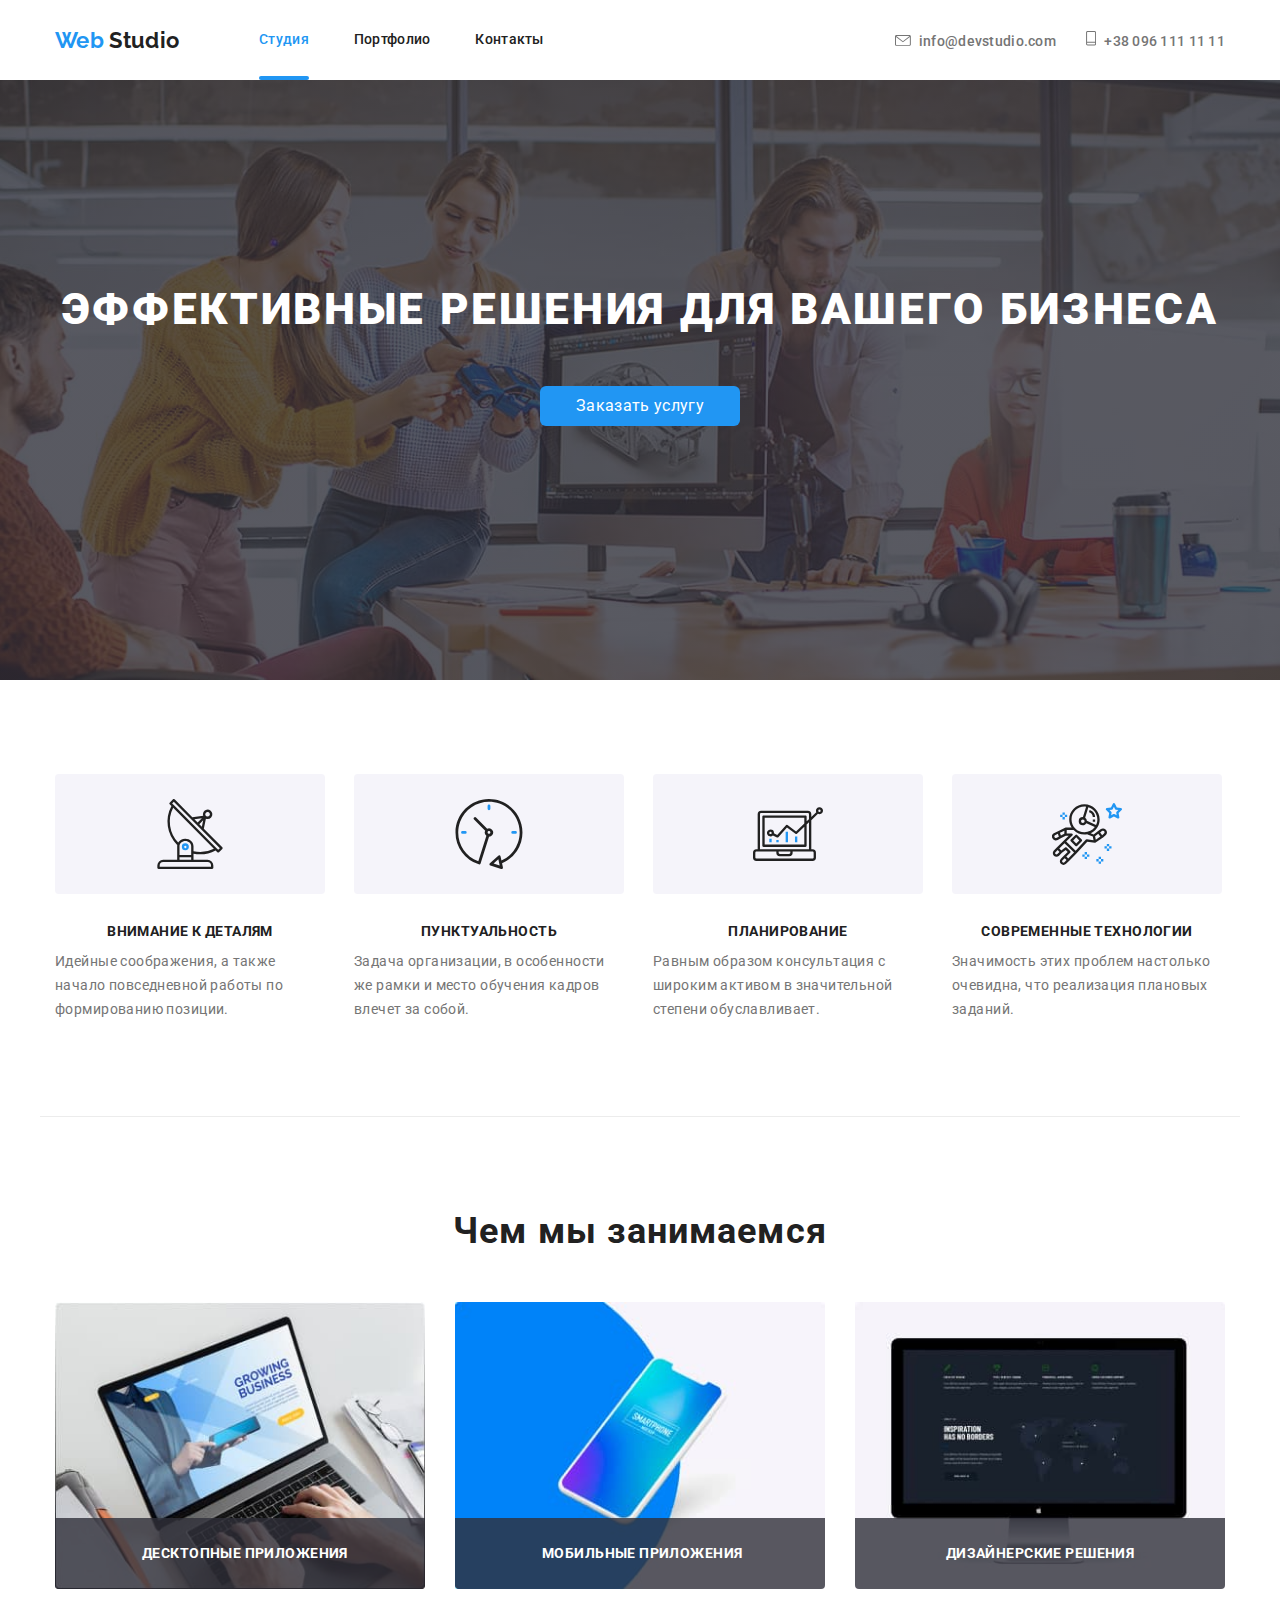
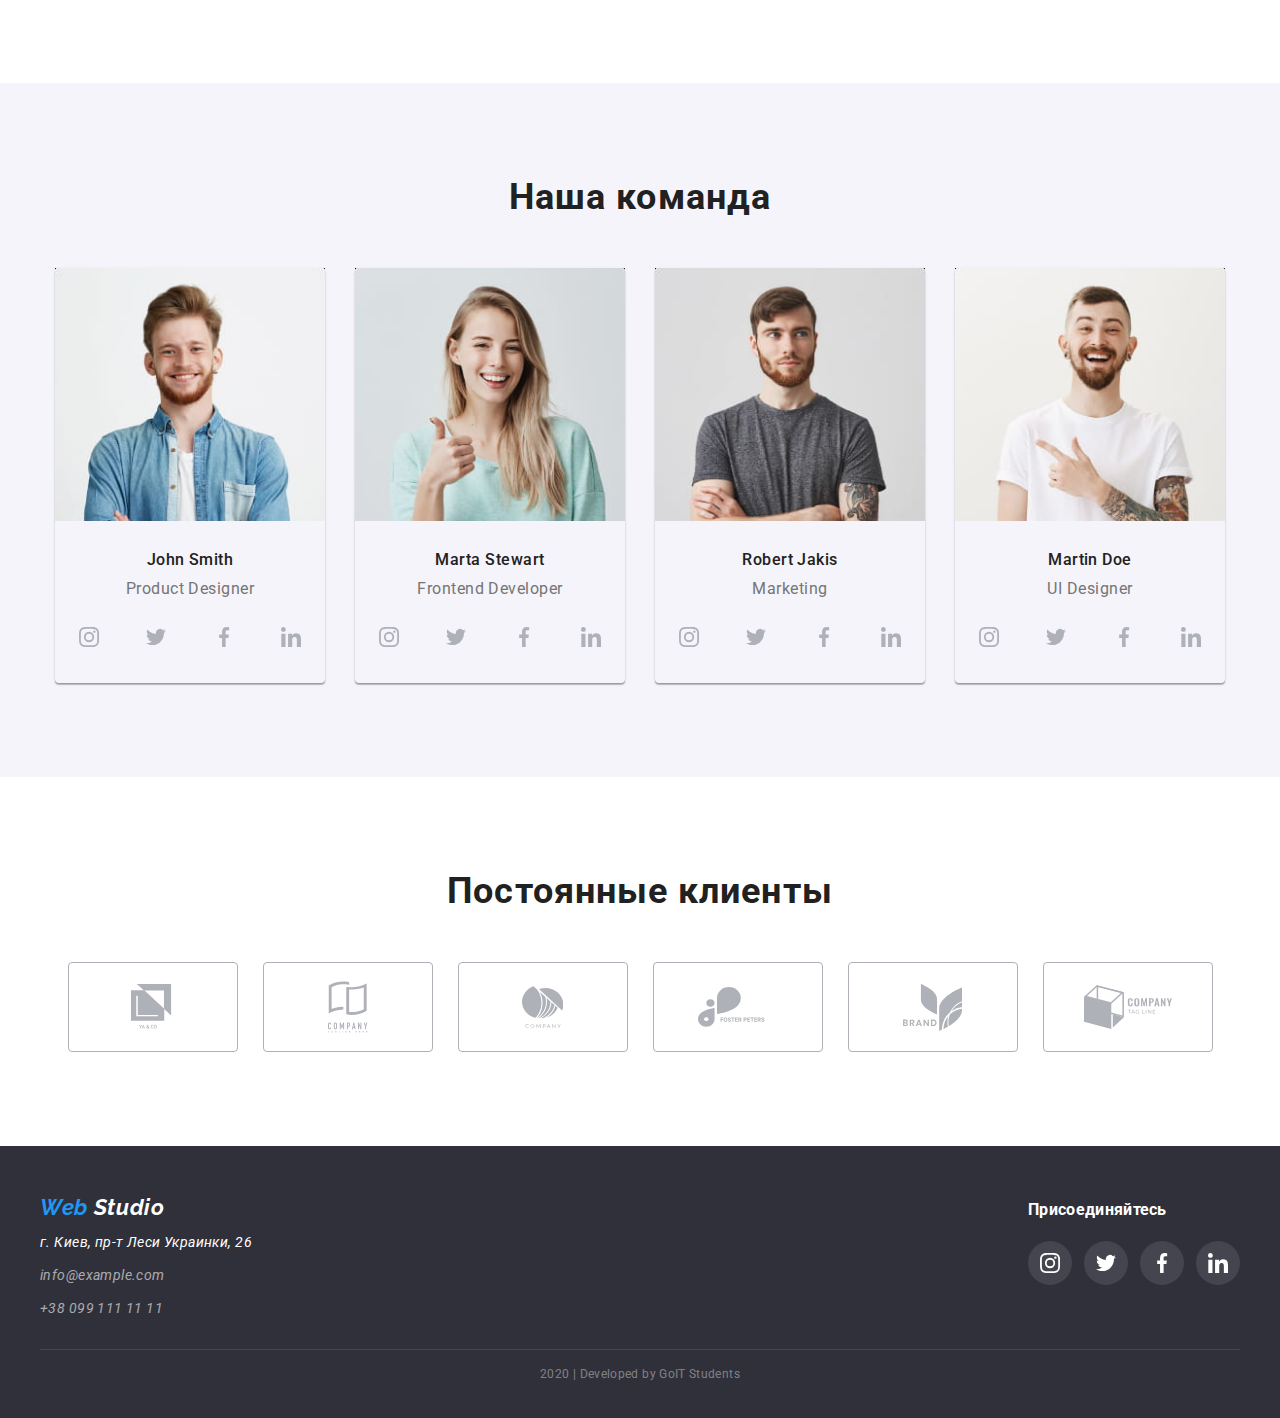
==== index.html @ bf913971 "+" ====
<!DOCTYPE html>
<html lang="ru">
  <head>
    <meta charset="UTF-8" />
    <meta name="viewport" content="width=device-width, initial-scale=1.0" />
    <title>Web Studio</title>
    <link
      href="https://fonts.googleapis.com/css2?family=Raleway:wght@700&family=Roboto:ital,wght@0,500;0,700;1,300&display=swap"
      rel="stylesheet"
    />
    <link
      rel="stylesheet"
      href="https://cdnjs.cloudflare.com/ajax/libs/modern-normalize/0.6.0/modern-normalize.min.css"
    />
    <link rel="stylesheet" href="./css/main.css" />
  </head>
  <body>
    <header>
      <div class="container">
        <nav>
          <a href="./" class="logo"
            ><span class="logo-accent">Web</span> Studio</a
          >
          <ul class="navigation">
            <li>
              <a href="./" class="current">Студия</a>
            </li>
            <li>
              <a href="./portfolio.html" class="link">Портфолио</a>
            </li>
            <li>
              <a href="" class="link">Контакты</a>
            </li>
          </ul>
          <ul class="contact">
            <li>
              <a href="mailto:info@devstudio.com" class="link mail-link">
                <svg class="header-icon">
                  <use href="./img/sprite.svg#icon-envelope"></use>
                </svg>
                info@devstudio.com</a
              >
            </li>
            <li>
              <a href="tel:+380961111111" class="link telephone-link">
                <svg class="header-icon header-tel">
                  <use href="./img/sprite.svg#icon-vector"></use>
                </svg>
                +38 096 111 11 11</a
              >
            </li>
          </ul>
        </nav>
      </div>
    </header>
    <main>
      <section class="hero-section">
        <h1 class="solutions">эффективные решения для вашего бизнеса</h1>
        <a href="" class="btn">Заказать услугу</a>
      </section>
      <section class="qualities-section">
        <div class="container">
          <h2 class="quailies-title">Наши качества</h2>
          <ul class="qualities-list">
            <li class="item icon-antenna">
              <h3 class="title">Внимание к деталям</h3>
              <p class="text">
                Идейные соображения, а также начало повседневной работы по
                формированию позиции.
              </p>
            </li>
            <li class="item icon-clock">
              <h3 class="title">Пунктуальность</h3>
              <p class="text">
                Задача организации, в особенности же рамки и место обучения
                кадров влечет за собой.
              </p>
            </li>
            <li class="item icon-diagram">
              <h3 class="title">Планирование</h3>
              <p class="text">
                Равным образом консультация с широким активом в значительной
                степени обуславливает.
              </p>
            </li>
            <li class="item icon-astronaut">
              <h3 class="title">Современные технологии</h3>
              <p class="text">
                Значимость этих проблем настолько очевидна, что реализация
                плановых заданий.
              </p>
            </li>
          </ul>
        </div>
      </section>
      <section class="we-doing-section">
        <div class="container">
          <h2>Чем мы занимаемся</h2>
          <ul class="we-doing-list">
            <li class="item">
              <div class="we-doing-list-img">
                <img src="./img/desktopapp.jpg" alt="" />
                <h3 class="we-doing-list-title">Десктопные приложения</h3>
              </div>
            </li>
            <li class="item">
              <div class="we-doing-list-img">
                <img src="./img/mobileapp.jpg" alt="" />
                <h3 class="we-doing-list-title">Мобильные приложения</h3>
              </div>
            </li>
            <li class="item">
              <div class="we-doing-list-img">
                <img src="./img/designsolutions.jpg" alt="" />
                <h3 class="we-doing-list-title">Дизайнерские решения</h3>
              </div>
            </li>
          </ul>
        </div>
      </section>
      <section class="team-section">
        <div class="container">
          <h2>Наша команда</h2>
          <ul class="team-list">
            <li class="item">
              <img class="portrait" src="./img/johnsmith.jpg" alt="" />
              <h3 class="title">John Smith</h3>
              <p class="proffesion">Product Designer</p>
              <ul class="social-links">
                <li>
                  <a href="" aria-label="Ссылка на Instagram">
                    <svg class="link-icon">
                      <use href="./img/sprite.svg#icon-instagram"></use>
                    </svg>
                  </a>
                </li>
                <li>
                  <a href="" aria-label="Ссылка на Twitter">
                    <svg class="link-icon">
                      <use href="./img/sprite.svg#icon-twitter"></use>
                    </svg>
                  </a>
                </li>
                <li>
                  <a href="" aria-label="Ссылка на Facebook">
                    <svg class="link-icon">
                      <use href="./img/sprite.svg#icon-facebook"></use>
                    </svg>
                  </a>
                </li>
                <li>
                  <a href="" aria-label="Ссылка на LinkedIn">
                    <svg class="link-icon">
                      <use href="./img/sprite.svg#icon-linkedin"></use>
                    </svg>
                  </a>
                </li>
              </ul>
            </li>
            <li class="item">
              <img class="portrait" src="./img/martastewart.jpg" alt="" />
              <h3 class="title">Marta Stewart</h3>
              <p class="proffesion">Frontend Developer</p>
              <ul class="social-links">
                <li>
                  <a href="" aria-label="Ссылка на Instagram">
                    <svg class="link-icon">
                      <use href="./img/sprite.svg#icon-instagram"></use>
                    </svg>
                  </a>
                </li>
                <li>
                  <a href="" aria-label="Ссылка на Twitter">
                    <svg class="link-icon">
                      <use href="./img/sprite.svg#icon-twitter"></use>
                    </svg>
                  </a>
                </li>
                <li>
                  <a href="" aria-label="Ссылка на Facebook">
                    <svg class="link-icon">
                      <use href="./img/sprite.svg#icon-facebook"></use>
                    </svg>
                  </a>
                </li>
                <li>
                  <a href="" aria-label="Ссылка на LinkedIn">
                    <svg class="link-icon">
                      <use href="./img/sprite.svg#icon-linkedin"></use>
                    </svg>
                  </a>
                </li>
              </ul>
            </li>
            <li class="item">
              <img class="portrait" src="./img/robertjakis.jpg" alt="" />
              <h3 class="title">Robert Jakis</h3>
              <p class="proffesion">Marketing</p>
              <ul class="social-links">
                <li>
                  <a href="" aria-label="Ссылка на Instagram">
                    <svg class="link-icon">
                      <use href="./img/sprite.svg#icon-instagram"></use>
                    </svg>
                  </a>
                </li>
                <li>
                  <a href="" aria-label="Ссылка на Twitter">
                    <svg class="link-icon">
                      <use href="./img/sprite.svg#icon-twitter"></use>
                    </svg>
                  </a>
                </li>
                <li>
                  <a href="" aria-label="Ссылка на Facebook">
                    <svg class="link-icon">
                      <use href="./img/sprite.svg#icon-facebook"></use>
                    </svg>
                  </a>
                </li>
                <li>
                  <a href="" aria-label="Ссылка на LinkedIn">
                    <svg class="link-icon">
                      <use href="./img/sprite.svg#icon-linkedin"></use>
                    </svg>
                  </a>
                </li>
              </ul>
            </li>
            <li class="item">
              <img class="portrait" src="./img/martindoe.jpg" alt="" />
              <h3 class="title">Martin Doe</h3>
              <p class="proffesion">UI Designer</p>
              <ul class="social-links">
                <li>
                  <a href="" aria-label="Ссылка на Instagram">
                    <svg class="link-icon">
                      <use href="./img/sprite.svg#icon-instagram"></use>
                    </svg>
                  </a>
                </li>
                <li>
                  <a href="" aria-label="Ссылка на Twitter">
                    <svg class="link-icon">
                      <use href="./img/sprite.svg#icon-twitter"></use>
                    </svg>
                  </a>
                </li>
                <li>
                  <a href="" aria-label="Ссылка на Facebook">
                    <svg class="link-icon">
                      <use href="./img/sprite.svg#icon-facebook"></use>
                    </svg>
                  </a>
                </li>
                <li>
                  <a href="" aria-label="Ссылка на LinkedIn">
                    <svg class="link-icon">
                      <use href="./img/sprite.svg#icon-linkedin"></use>
                    </svg>
                  </a>
                </li>
              </ul>
            </li>
          </ul>
        </div>
      </section>
      <section class="clients-section">
        <div class="container">
          <h2>Постоянные клиенты</h2>
          <ul class="cliets-list">
            <li>
              <a href="" class="link" aria-label="Ссылка на Client1">
                <svg class="client-icon" width="44px" height="49px">
                  <use href="./img/sprite.svg#icon-client1"></use>
                </svg>
              </a>
            </li>
            <li>
              <a href="" class="link" aria-label="Ссылка на Client2">
                <svg class="client-icon" width="40px" height="52px">
                  <use href="./img/sprite.svg#icon-client2"></use>
                </svg>
              </a>
            </li>
            <li>
              <a href="" class="link" aria-label="Ссылка на Client3">
                <svg class="client-icon" width="41px" height="43px">
                  <use href="./img/sprite.svg#icon-client3"></use>
                </svg>
              </a>
            </li>
            <li>
              <a href="" class="link" aria-label="Ссылка на Client4">
                <svg class="client-icon" width="80px" height="42px">
                  <use href="./img/sprite.svg#icon-client4"></use>
                </svg>
              </a>
            </li>
            <li>
              <a href="" class="link" aria-label="Ссылка на Client5">
                <svg class="client-icon" width="59px" height="47px">
                  <use href="./img/sprite.svg#icon-client5"></use>
                </svg>
              </a>
            </li>
            <li>
              <a href="" class="link" aria-label="Ссылка на Client6">
                <svg class="client-icon" width="88px" height="45px">
                  <use href="./img/sprite.svg#icon-client6"></use>
                </svg>
              </a>
            </li>
          </ul>
        </div>
      </section>
    </main>
    <footer class="footer">
      <div class="footer-container">
        <address class="footer-adress">
          <a href="./" class="logo"
            ><span class="logo-accent">Web</span> Studio</a
          >
          <p class="street">г. Киев, пр-т Леси Украинки, 26</p>
          <a href="mailto:info@example.com" class="link">info@example.com</a>
          <br />
          <a href="tel:+380991111111" class="tel-link">+38 099 111 11 11</a>
        </address>
        <div class="connect">
          <b>Присоединяйтесь</b>
          <ul class="footer-connect">
            <li>
              <a href="" class="link" aria-label="Ссылка на Instagram"
                ><svg class="footer-link-icon">
                  <use href="./img/sprite.svg#icon-instagram"></use>
                </svg>
              </a>
            </li>
            <li>
              <a href="" class="link" aria-label="Ссылка на Twitter"
                ><svg class="footer-link-icon">
                  <use href="./img/sprite.svg#icon-twitter"></use>
                </svg>
              </a>
            </li>
            <li>
              <a href="" class="link" aria-label="Ссылка на Facebook"
                ><svg class="footer-link-icon">
                  <use href="./img/sprite.svg#icon-facebook"></use>
                </svg>
              </a>
            </li>
            <li>
              <a href="" class="link" aria-label="Ссылка на LinkedIn"
                ><svg class="footer-link-icon">
                  <use href="./img/sprite.svg#icon-linkedin"></use>
                </svg>
              </a>
            </li>
          </ul>
        </div>
      </div>
      <p class="copyright">2020 | Developed by GoIT Students</p>
    </footer>
  </body>
</html>
---- css/main.css ----
/* Палитра */
/* Основной цвет текста #212121 */
/* Основной цвет фона #FFFFFF */
/* Дополнительный цвет текста #757575 */
/* Акцент #2196F3 */
/* Дополнительный цвет фона #F5F4FA */
/* Цвет фона футера #2F303A */

body {
  color: #212121;
  background-color: #ffffff;
  font-family: "Roboto", sans-serif;
  letter-spacing: 0.02em;
}

ul {
  list-style: none;
  padding: 0;
  margin-top: 0;
  margin-bottom: 0;
}
a {
  color: inherit;
  text-decoration: none;
}

h2 {
  font-weight: 700;
  font-size: 36px;
  line-height: 1.16;
  text-align: center;
  letter-spacing: 0.03em;
  margin-top: 0;
  margin-bottom: 50px;
}

h3 {
  font-weight: 700;
  font-size: 36px;
  line-height: 1.16;
  text-align: center;
  letter-spacing: 0.03em;
  margin-top: 0;
  margin-bottom: 0;
}

.card-content .title {
  text-align: start;
}
img {
  display: block;
  max-width: 100%;
  height: auto;
}

.portfolio-section {
  padding-top: 94px;
  padding-bottom: 94px;
}

.we-doing-section {
  padding-top: 94px;
  padding-bottom: 94px;
}

.clients-section {
  padding-top: 94px;
  padding-bottom: 94px;
}
.qualities-section {
  padding-top: 94px;
}

.qualities-section .container {
  padding-bottom: 94px;
  border-bottom: 1px solid #ececec;
}
/* Выделение ссылки */

.link:hover,
.link:focus {
  color: #2196f3;
}

.link {
  transition: color 250ms cubic-bezier(0.4, 0, 0.2, 1);
}

.current {
  color: #2196f3;
  display: block;
  position: relative;
  padding-top: 32px;
  padding-bottom: 32px;
}

.current::after {
  content: "";
  display: block;
  position: absolute;
  width: 100%;
  height: 4px;
  left: 0;
  bottom: 0;
  background-color: #2196f3;
  border-radius: 2px;
}

/* Логотип */

.logo {
  font-family: "Raleway", sans-serif;
  font-weight: 700;
  font-size: 22px;
  line-height: 1.2;
}

.logo-accent {
  color: #2196f3;
}

/* Навигация */
.container nav {
  display: flex;
  align-items: center;
}

.navigation {
  display: flex;
  font-weight: 500;
  font-size: 14px;
  line-height: 1.14;
  letter-spacing: 0.02em;
  margin-left: 80px;
}

.navigation li + li {
  margin-left: 45px;
}

.navigation .link {
  display: block;
  padding-top: 32px;
  padding-bottom: 32px;
}

/* Контакты */

.contact {
  display: flex;
  font-weight: 500;
  font-size: 14px;
  line-height: 1.14;
  letter-spacing: 0.02em;
  margin-left: auto;
  align-items: baseline;
}

.contact li + li {
  margin-left: 30px;
}

/* Герой */
.hero-section {
  text-align: center;
  padding-top: 200px;
  padding-bottom: 200px;
  height: 600px;
  max-width: 1600px;
  margin-right: auto;
  margin-left: auto;
  background-color: black;
  background-size: cover;
  background-position: center;
  background-repeat: no-repeat;
  background-image: linear-gradient(
      to right,
      rgba(47, 48, 58, 0.8),
      rgba(47, 48, 58, 0.8)
    ),
    url("../img/hero-bg.jpg");
}

.solutions {
  margin-top: 0px;
  margin-bottom: 46px;
  color: #ffffff;
  font-weight: 900;
  font-size: 44px;
  line-height: 1.36;
  letter-spacing: 0.06em;
  text-transform: uppercase;
}

/* Наши качества */

.qualities-list .title {
  font-weight: 700;
  font-size: 14px;
  line-height: 1.14;
  letter-spacing: 0.03em;
  text-transform: uppercase;
  margin-top: 0;
  margin-bottom: 10px;
}

.qualities-list .text {
  color: #757575;
  font-size: 14px;
  line-height: 1.71;
  letter-spacing: 0.03em;
}

.qualities-list .item {
  width: 270px;
}

.qualities-list .item::before {
  display: block;
  content: "";
  height: 120px;
  margin-bottom: 30px;
  background-color: #f5f4fa;
  background-repeat: no-repeat;
  background-position: center;
  border-radius: 4px;
}

.icon-antenna::before {
  background-image: url(../img/antenna1.svg);
}

.icon-clock::before {
  background-image: url(../img/clock1.svg);
}

.icon-diagram::before {
  background-image: url(../img/diagram1.svg);
}

.icon-astronaut::before {
  background-image: url(../img/astronaut1.svg);
}

.qualities-list li + li {
  margin-left: 29px;
}

.qualities-list a {
  width: 270px;
}

.container .qualities-list {
  display: flex;
  align-items: center;
}

/* Чем мы занимаемся */

.we-doing-list .item {
  color: #ffffff;
  font-weight: 700;
  font-size: 14px;
  line-height: 1.14;
  text-align: center;
  letter-spacing: 0.03em;
  text-transform: uppercase;
  width: 370px;
}

.we-doing-list-img {
  position: relative;
}

/* Наша команда */
.social-links {
  display: flex;
  justify-content: space-around;
  margin-bottom: 24px;
}

.team-section {
  background: #f5f4fa;
  padding-top: 94px;
}

.team-list {
  display: flex;
  padding-bottom: 94px;
}

.team-list .item {
  border-radius: 4px;
  box-shadow: 0px 2px 1px rgba(0, 0, 0, 0.2), 0px 1px 1px rgba(0, 0, 0, 0.14),
    0px 1px 3px rgba(0, 0, 0, 0.12);
}

.team-list .item + .item {
  margin-left: 30px;
}

.team-list .portrait {
  width: 270px;
  margin-bottom: 30px;
}

.team-list .title {
  font-weight: 500;
  font-size: 16px;
  line-height: 1.18;
  text-align: center;
  letter-spacing: 0.03em;
}

.team-list .proffesion {
  color: #757575;
  font-size: 16px;
  line-height: 1.18;
  text-align: center;
  letter-spacing: 0.03em;
}

.proffesion {
  margin-bottom: 16px;
}

/* Футер */

.footer {
  background-color: #2f303a;
  padding-top: 48px;
  padding-bottom: 20px;
}

.footer .logo {
  color: #ffffff;
}
.footer-adress .street {
  color: #ffffff;
  font-size: 14px;
  line-height: 1.71;
  letter-spacing: 0.03em;
}

.footer-adress > a {
  font-size: 14px;
  line-height: 1.71;
  letter-spacing: 0.03em;
  color: rgba(255, 255, 255, 0.6);
}

.footer > b {
  color: #ffffff;
  font-weight: 700;
  font-size: 14px;
  line-height: 1.14;
  letter-spacing: 0.03em;
  text-transform: uppercase;
}

.footer .copyright {
  font-size: 12px;
  line-height: 2;
  text-align: center;
  letter-spacing: 0.03em;
  color: rgba(255, 255, 255, 0.4);
}

.buttons {
  font-weight: 500;
  font-size: 16px;
  line-height: 1.62;
  text-align: center;
  letter-spacing: 0.03em;
  display: flex;
  justify-content: center;
  margin-bottom: 34px;
}
.portfolio-link {
  display: block;
}

.portfolio-list .title {
  font-weight: 700;
  font-size: 18px;
  line-height: 2;
  letter-spacing: 0.06em;
  margin-bottom: 4px;
}

.portfolio-list img {
  display: block;
  width: 370px;
}

.portfolio-list .type {
  color: #757575;
  font-size: 16px;
  line-height: 1.87;
  letter-spacing: 0.03em;
  margin-top: 0;
  margin-bottom: 0;
}

.portfolio-list .text {
  position: absolute;
  top: 50%;
  left: 50%;
  transform: translate(-50%, calc(-50% + 220px));
  width: 323px;
  height: 168px;
  color: #ffffff;
  font-size: 18px;
  line-height: 1.56;
  letter-spacing: 0.03em;
  box-sizing: border-box;
  opacity: 0;
  transition: all 250ms cubic-bezier(0.4, 0, 0.2, 1);
}

/* Flexbox */

.container {
  width: 1200px;
  padding-left: 15px;
  padding-right: 15px;
  margin-top: 0;
  margin-left: auto;
  margin-right: auto;
}

.btn {
  color: #ffffff;
  display: inline-block;
  padding: 10px 32px;
  min-width: 200px;
  background-color: #2196f3;
  border-radius: 6px;
  text-align: center;
  border: 1px solid transparent;
  transition: all 250ms cubic-bezier(0.4, 0, 0.2, 1);
}

.btn:hover,
.btn:focus {
  border-color: #2196f3;
  color: #2196f3;
  background-color: #fff;
}

.text {
  margin-top: 0;
  margin-bottom: 0;
}

.quailies-title {
  display: none;
}

.item .link {
  display: inline-block;
  margin-bottom: 30px;
  padding: 25px 104px;
  background-color: #2196f3;
  border-radius: 4px;
}

.we-doing-list-title {
  position: absolute;
  bottom: 0;
  left: 0;
  width: 370px;
  font-size: 14px;
  padding: 27px 87px;
  text-align: center;
  white-space: nowrap;
  background: rgba(47, 48, 58, 0.8);
  border-radius: 0px 0px 4px 4px;
  margin-top: 0;
  margin-bottom: 0;
}

.we-doing-list {
  display: flex;
}
.we-doing-list img {
  display: block;
  width: 370px;
}

.we-doing-list .item + .item {
  margin-left: 30px;
}

h3.title {
  margin-top: 0;
  margin-bottom: 10px;
}

.team-list p {
  margin-top: 0px;
  margin-bottom: 16px;
}

.footer-container {
  display: flex;
  width: 1200px;
  margin: 0 auto;
  border-bottom: 1px solid rgba(255, 255, 255, 0.1);
  padding-bottom: 28px;
  justify-content: space-between;
  align-items: baseline;
}

.footer-adress .logo {
  display: inline-block;
  margin-bottom: 10px;
  font-family: "Raleway", sans-serif;
  font-weight: 700;
  font-size: 22px;
  line-height: 1.2;
}

.street {
  margin-top: 0;
  margin-bottom: 0;
}

.footer-adress p {
  margin-bottom: 9px;
}

.footer-adress .link {
  display: inline-block;
  margin-bottom: 9px;
}

.tel-link {
  display: inline-block;
}

.footer-connect {
  display: flex;
  justify-content: space-around;
}

.footer b {
  display: inline-block;
  margin-bottom: 21px;
  color: #ffffff;
}

.portfolio-list {
  display: flex;
  flex-wrap: wrap;
}

.portfolio-list li {
  width: 370px;
  margin-right: 15px;
  margin-bottom: 30px;
  border-top-left-radius: 5px;
  border-top-right-radius: 5px;
  overflow: hidden;
}

.card-content {
  background: #ffffff;
  border-left: 1px solid #eee;
  border-right: 1px solid #eee;
  border-bottom: 1px solid #eee;
  padding-left: 24px;
  padding-right: 24px;
  padding-top: 20px;
  padding-bottom: 20px;
  border-bottom-left-radius: 5px;
  border-bottom-right-radius: 5px;
}

.portfolio-list li:nth-child(3n) {
  margin-right: 0;
}

.portfolio-list li:nth-last-child(-n + 3) {
  margin-bottom: 0;
}

.button {
  padding: 6px 22px;
  background: #f5f4fa;
  border-radius: 4px;
  border: hidden;
  text-align: center;
  transition: all 250ms cubic-bezier(0.4, 0, 0.2, 1);
}

.buttons .item + .item {
  margin-left: 8px;
}

.button:hover,
.button:focus {
  background: #2196f3;
  box-shadow: 0px 2px 2px rgba(0, 0, 0, 0.12), 0px 1px 2px rgba(0, 0, 0, 0.08),
    0px 3px 1px rgba(0, 0, 0, 0.1);
  border-radius: 4px;
}

.cliets-list {
  display: flex;
  justify-content: space-around;
}

.contact a {
  color: #757575;
  transition: all 250ms cubic-bezier(0.4, 0, 0.2, 1);
}

.contact a:hover {
  color: #2196f3;
}

.header-icon {
  margin-right: 5px;
  width: 16px;
  height: 11px;
  fill: currentColor;
}

.header-tel {
  width: 10px;
  height: 15px;
}

.social-links a {
  width: 44px;
  height: 44px;
  color: #afb1b8;
  display: flex;
  justify-content: center;
  align-items: center;
  border-radius: 50% 50%;
  transition: all 250ms cubic-bezier(0.4, 0, 0.2, 1);
}

.social-links a:hover {
  color: #ffffff;
  background-color: #2196f3;
  border-radius: 50% 50%;
}

.link-icon {
  width: 20px;
  height: 20px;
  fill: currentColor;
}

.cliets-list a {
  color: #afb1b8;
  width: 170px;
  height: 90px;
  border-radius: 4px 4px 4px 4px;
  border: 1px solid #afb1b8;
  display: flex;
  justify-content: center;
  align-items: center;
  transition: all 250ms cubic-bezier(0.4, 0, 0.2, 1);
}

.cliets-list a:hover {
  border: 1px solid #2196f3;
}

.client-icon {
  fill: currentColor;
}

.footer-connect a {
  color: #ffffff;
  width: 44px;
  height: 44px;
  display: flex;
  justify-content: center;
  align-items: center;
  background-color: rgba(255, 255, 255, 0.1);
  border-radius: 50% 50%;
  transition: all 250ms cubic-bezier(0.4, 0, 0.2, 1);
}

.footer-connect li:nth-child(2) {
  margin-left: 12px;
}

.footer-connect li:nth-child(3) {
  margin-left: 12px;
}

.footer-connect li:nth-child(4) {
  margin-left: 12px;
}

.footer-link-icon {
  width: 20px;
  height: 20px;
  fill: currentColor;
}

.footer-connect a:hover {
  color: #ffffff;
  background-color: #2196f3;
  border-radius: 50% 50%;
}

.potfolio-text-pos {
  position: relative;
  overflow: hidden;
}

.potfolio-text-pos:hover::before,
.potfolio-text-pos:focus::before {
  opacity: 1;
  transition: all 250ms cubic-bezier(0.4, 0, 0.2, 1);
  transform: translateY(0);
}

.potfolio-text-pos:hover .text,
.potfolio-text-pos:focus .text {
  transform: translate(-50%, -50%);
  opacity: 1;
  transition: all 250ms cubic-bezier(0.4, 0, 0.2, 1);
}

.potfolio-text-pos::before {
  content: "";
  position: absolute;
  width: 100%;
  height: 100%;
  opacity: 1;
  transform: translateY(100%);
  background-color: rgb(33, 150, 243, 0.9);
  transition: all 250ms cubic-bezier(0.4, 0, 0.2, 1);
}
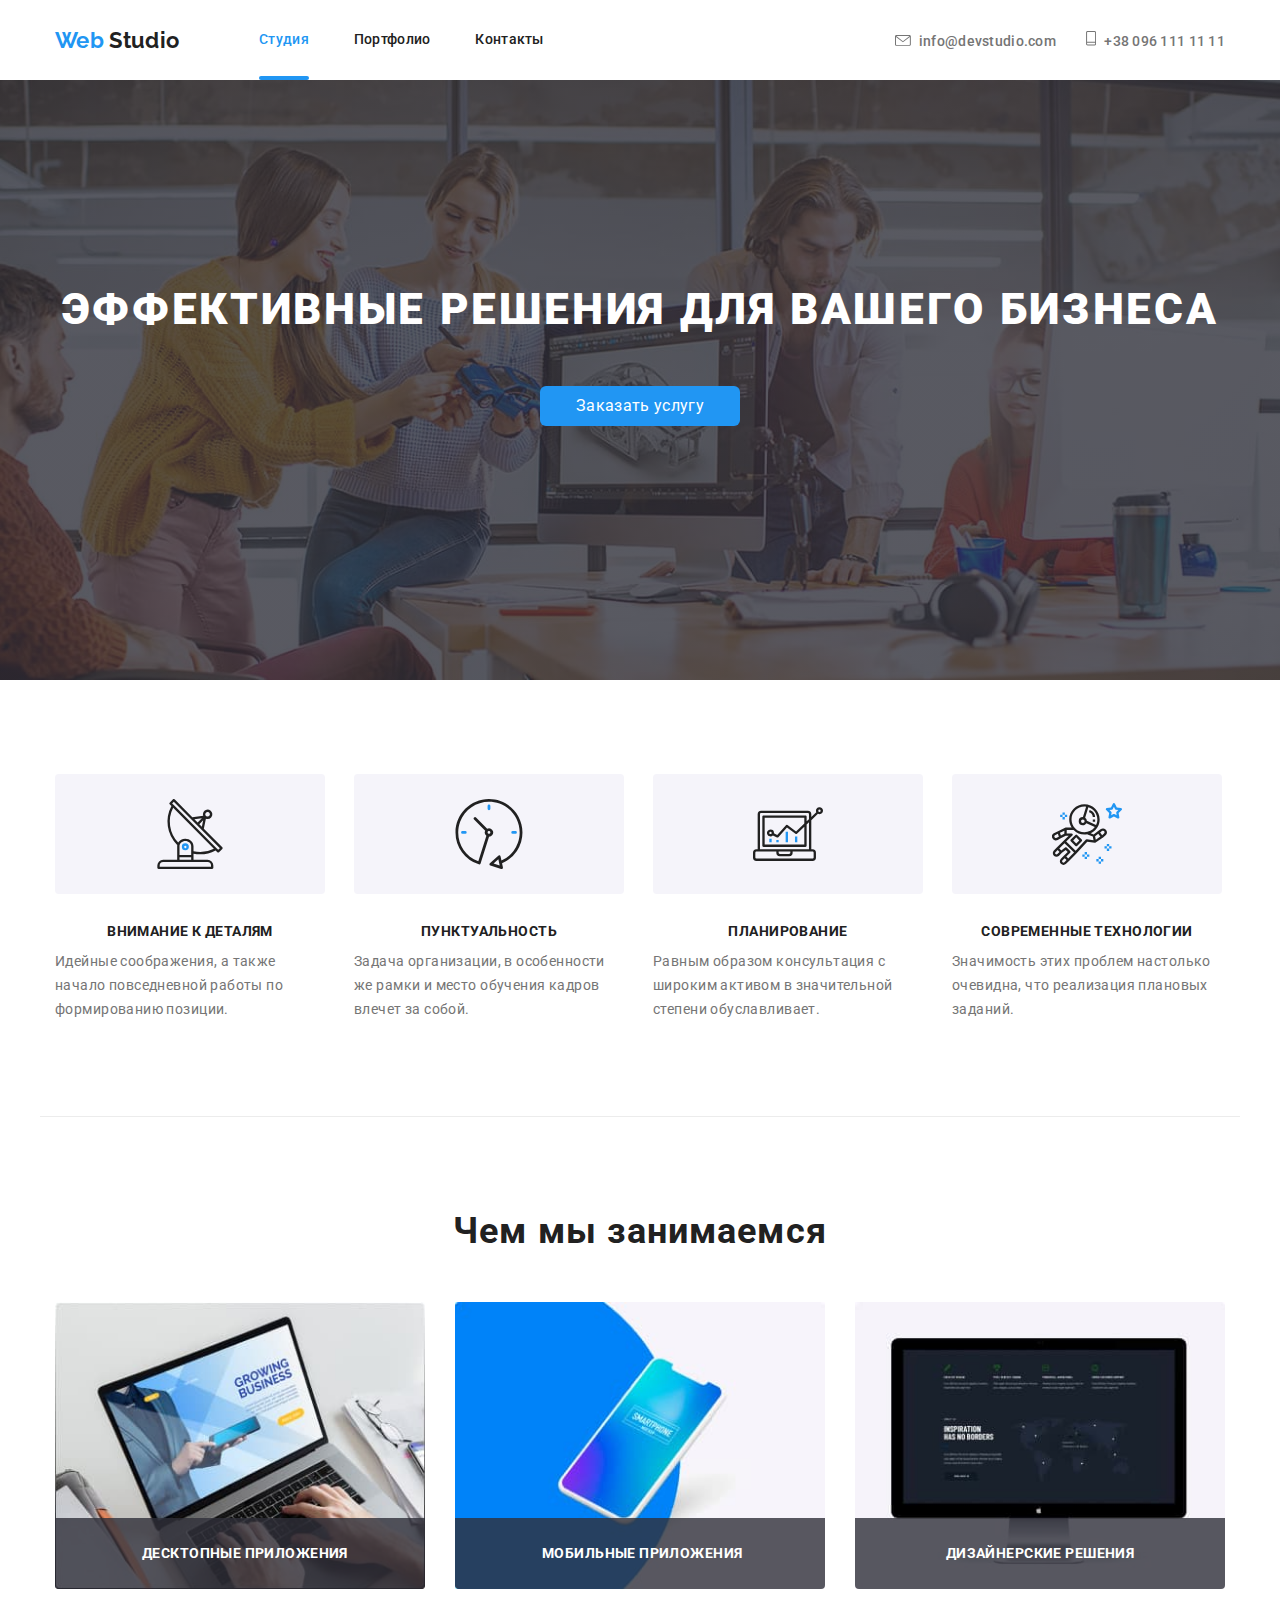
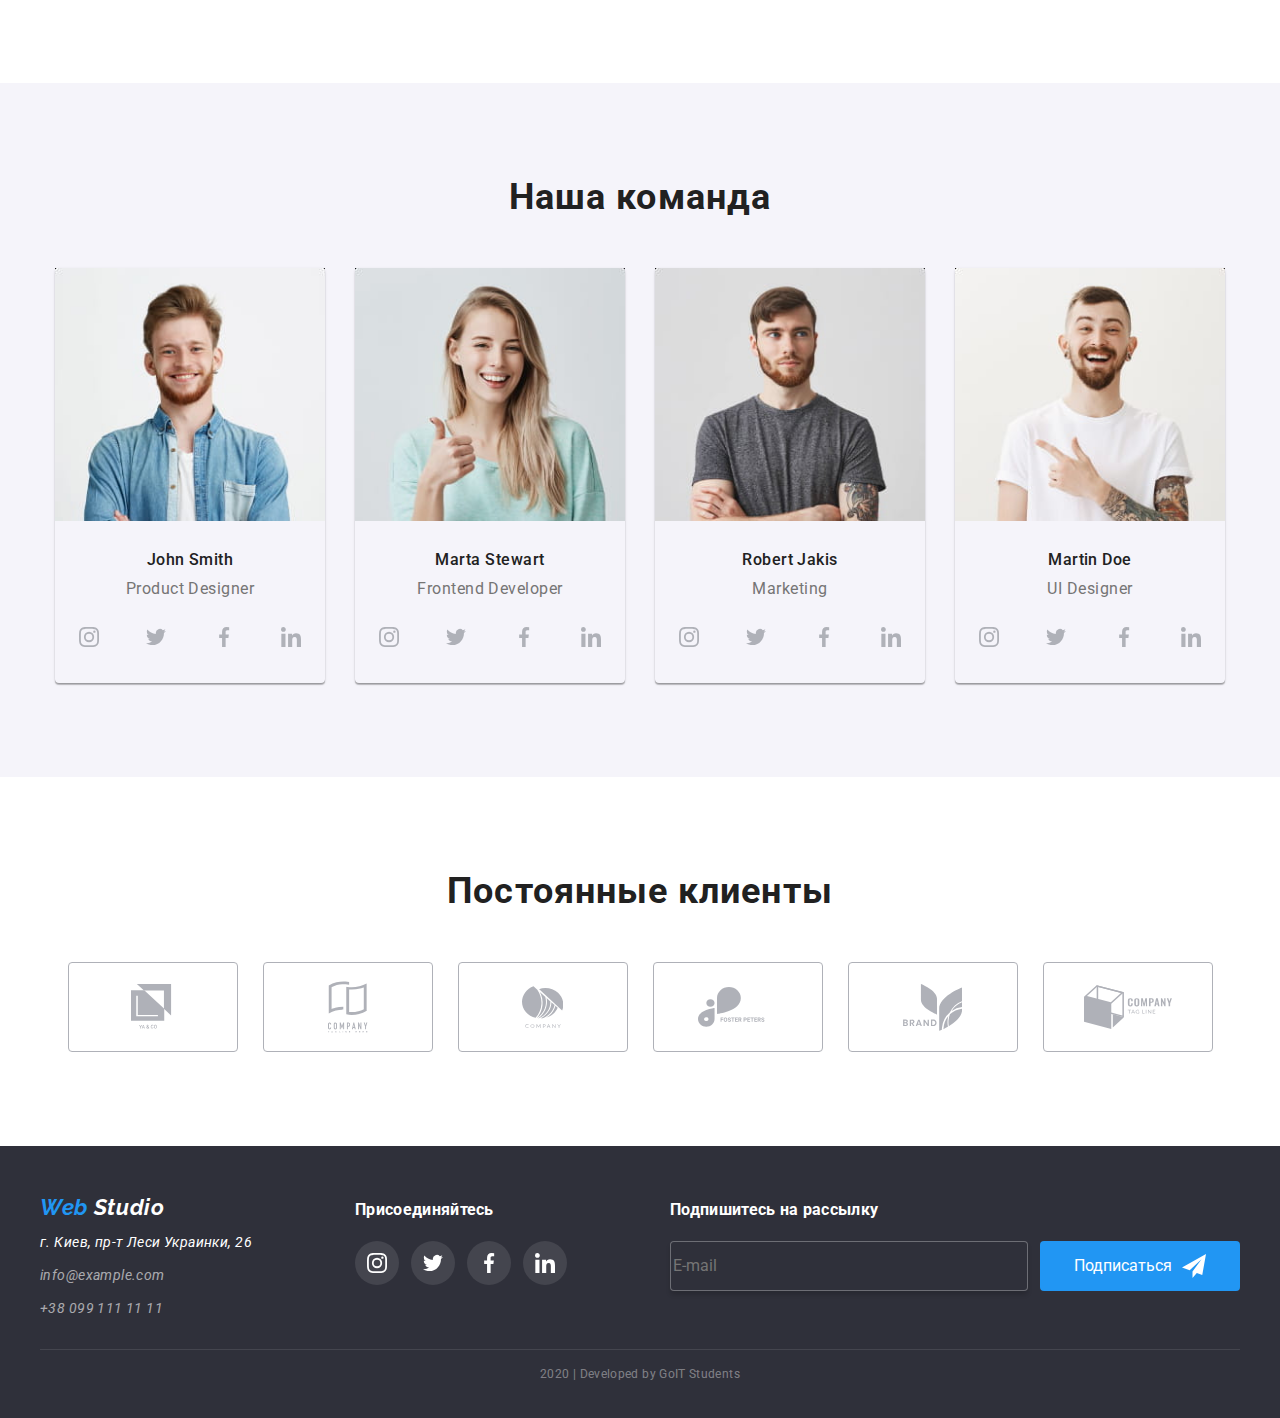
==== commit e8183030: "Subscribe" ====
--- a/index.html
+++ b/index.html
@@ -359,8 +359,41 @@
             </li>
           </ul>
         </div>
+        <div>
+          <form action="" class="subscribe">
+            <label for="mail" class="mail-label"
+              ><b>Подпишитесь на рассылку</b></label
+            >
+            <div class="subscribe-form">
+              <input
+                class="mail-input"
+                type="email"
+                name="mail"
+                id="mail"
+                placeholder="E-mail"
+              />
+              <button class="mail-button" type="submit">
+                Подписаться
+              </button>
+            </div>
+          </form>
+        </div>
       </div>
       <p class="copyright">2020 | Developed by GoIT Students</p>
     </footer>
+
+    <script>
+      (() => {
+        document.querySelector(".subscribe").addEventListener("submit", (e) => {
+          e.preventDefault();
+
+          new FormData(e.currentTarget).forEach((value, name) =>
+            console.log(`${name}: ${value}`)
+          );
+        });
+      })();
+    </script>
+
+    <script src="./js/modal.js"></script>
   </body>
 </html>
--- a/css/main.css
+++ b/css/main.css
@@ -740,3 +740,42 @@
   background-color: rgb(33, 150, 243, 0.9);
   transition: all 250ms cubic-bezier(0.4, 0, 0.2, 1);
 }
+
+.subscribe {
+  width: 570px;
+  height: 86px;
+}
+.mail-input {
+  width: 358px;
+  height: 50px;
+  background-color: #2f303a;
+  border: 1px solid rgba(255, 255, 255, 0.3);
+  box-shadow: 0px 4px 4px rgba(0, 0, 0, 0.15);
+  border-radius: 4px;
+}
+
+.mail-button {
+  width: 200px;
+  height: 50px;
+  background-color: #2196f3;
+  border-radius: 4px;
+  border: 0;
+  color: #ffffff;
+  display: flex;
+  align-items: center;
+  justify-content: center;
+}
+
+.subscribe-form {
+  display: flex;
+  justify-content: space-between;
+}
+
+.mail-button::after {
+  display: inline-block;
+  width: 24px;
+  height: 24px;
+  content: "";
+  margin-left: 10px;
+  background-image: url(../img/send.svg);
+}
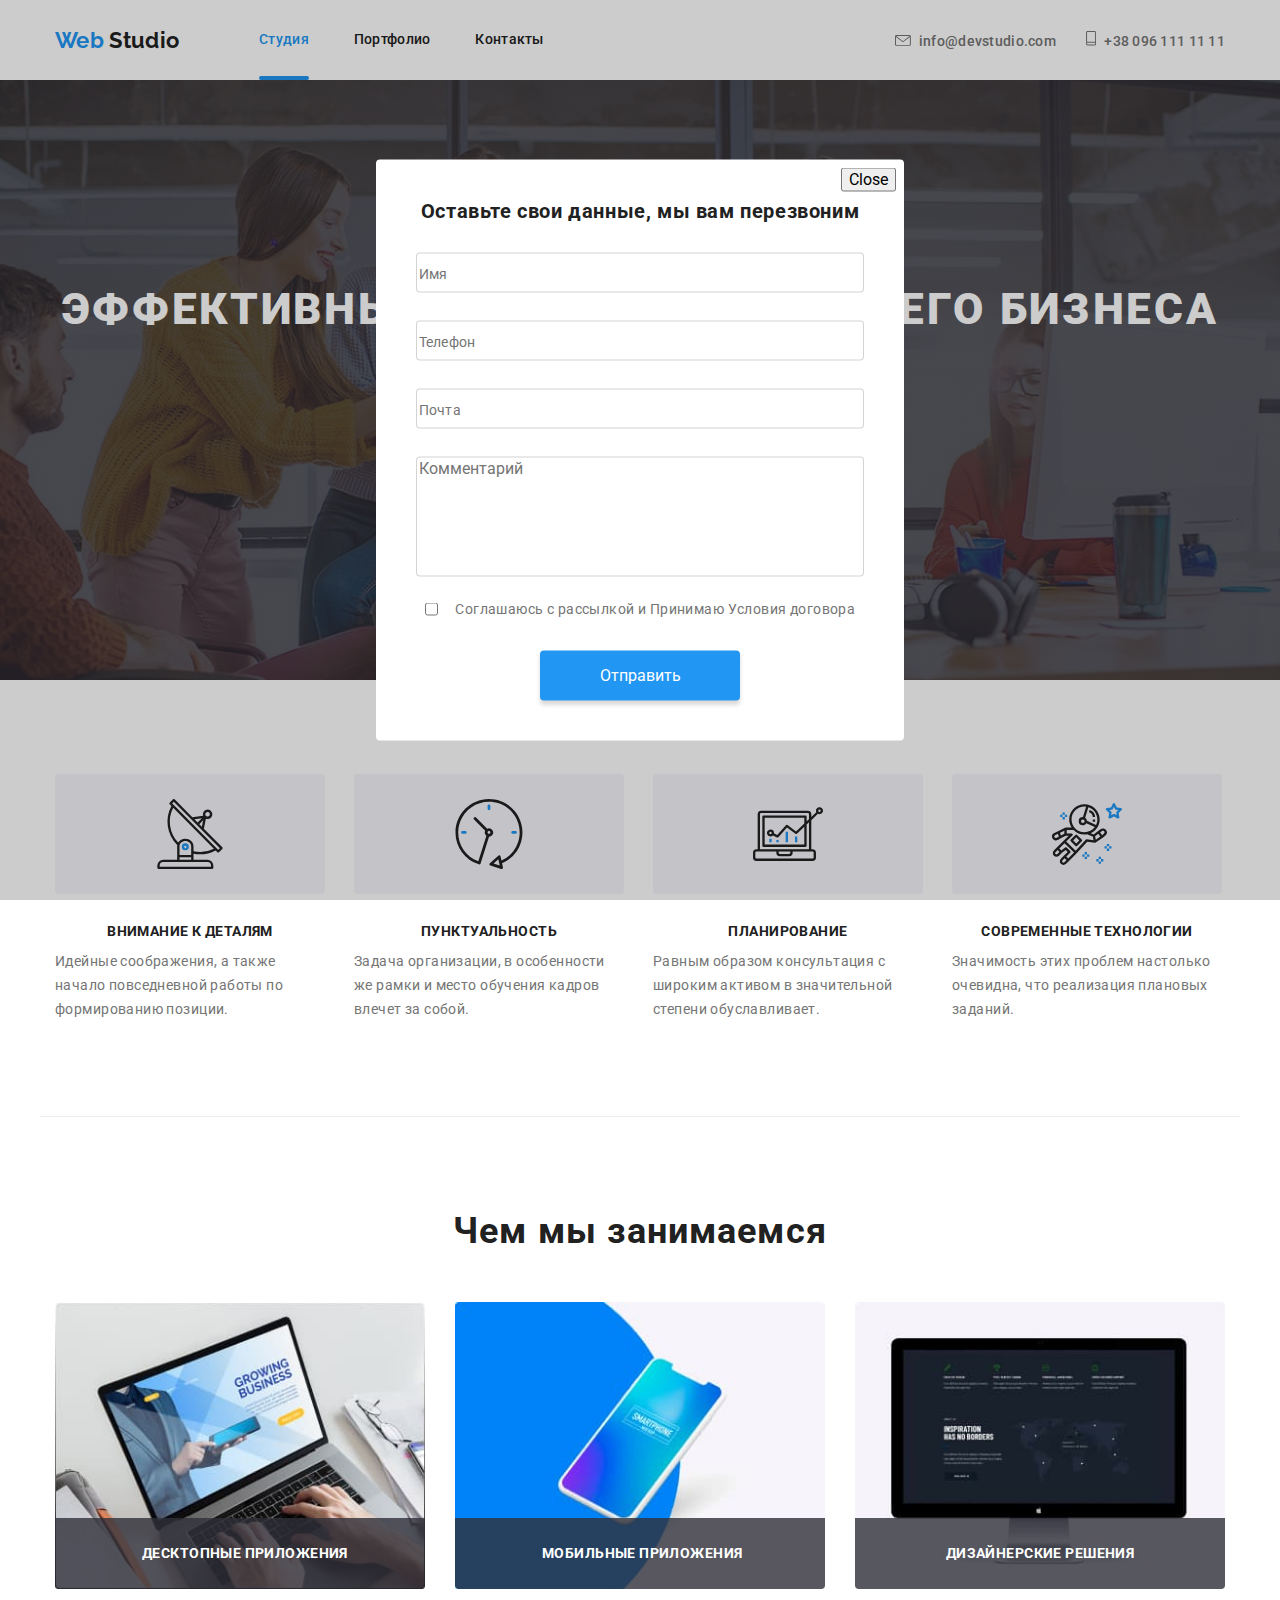
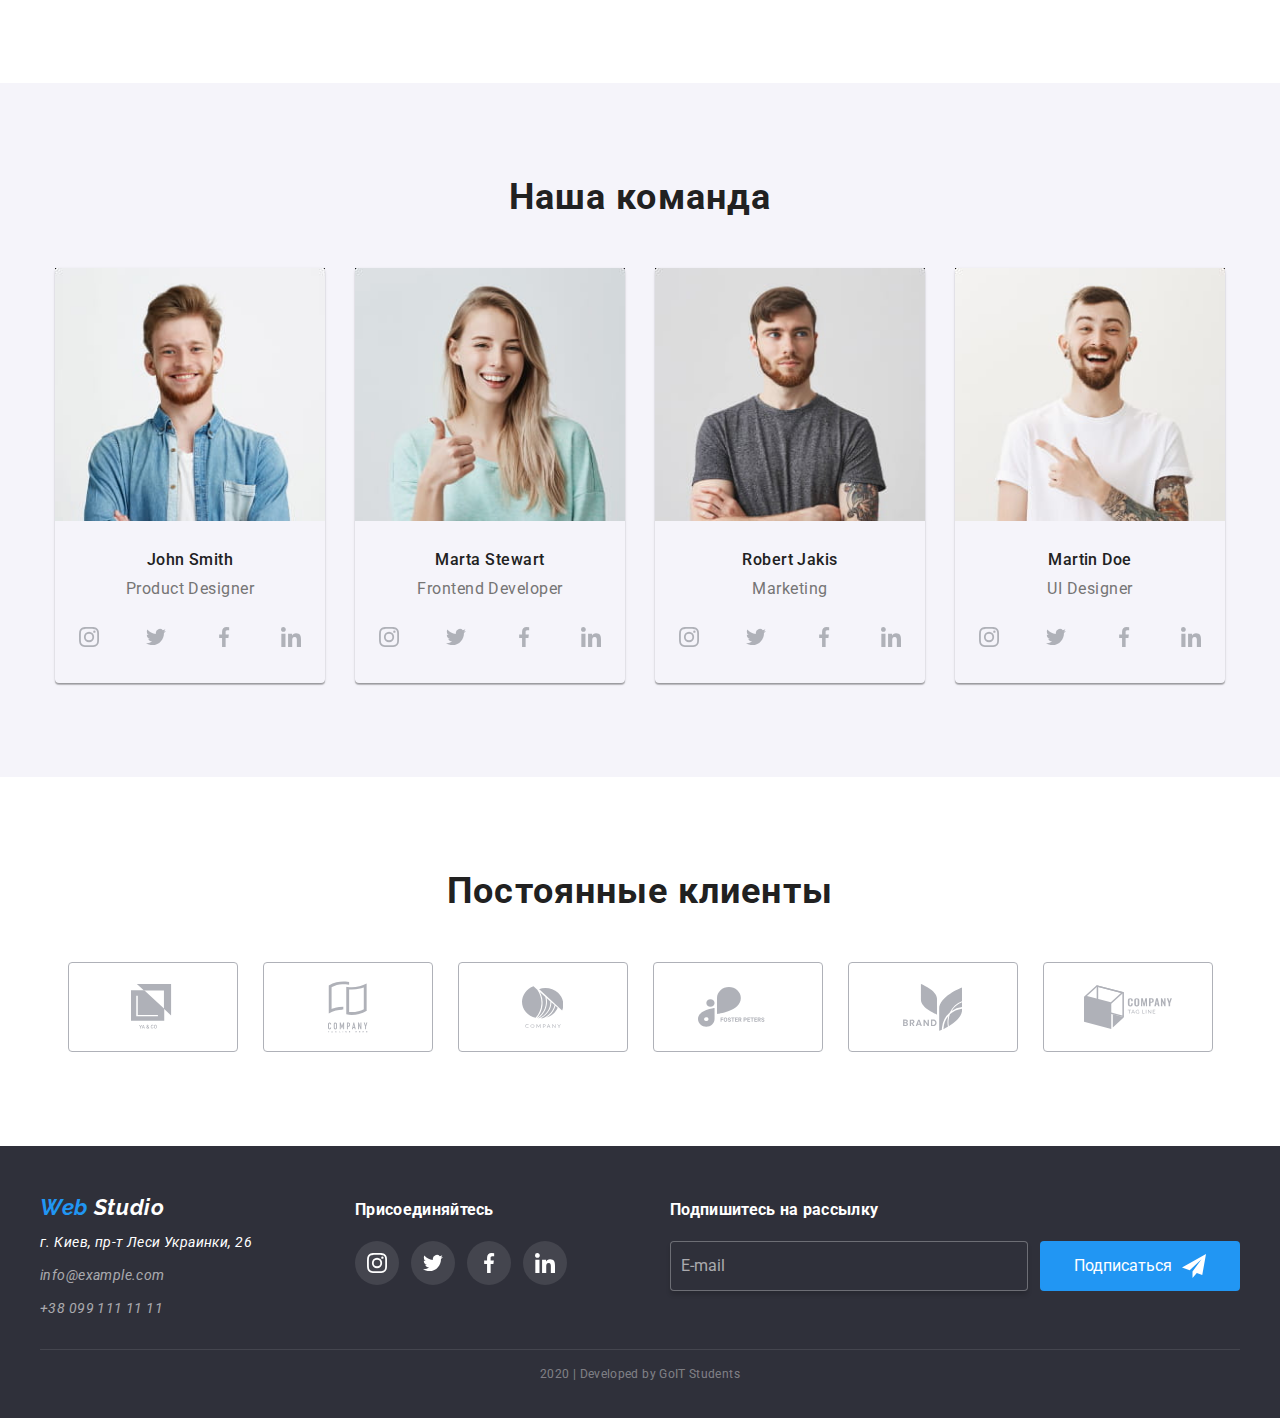
==== commit 659a7866: "Modal" ====
--- a/index.html
+++ b/index.html
@@ -56,7 +56,7 @@
     <main>
       <section class="hero-section">
         <h1 class="solutions">эффективные решения для вашего бизнеса</h1>
-        <a href="" class="btn">Заказать услугу</a>
+        <a href="" class="btn" data-modal-open>Заказать услугу</a>
       </section>
       <section class="qualities-section">
         <div class="container">
@@ -370,7 +370,7 @@
                 type="email"
                 name="mail"
                 id="mail"
-                placeholder="E-mail"
+                placeholder="  E-mail"
               />
               <button class="mail-button" type="submit">
                 Подписаться
@@ -381,6 +381,59 @@
       </div>
       <p class="copyright">2020 | Developed by GoIT Students</p>
     </footer>
+    <div class="backdrop" data-modal>
+      <div class="modal">
+        <button class="modal-close-button" data-modal-close>Close</button>
+        <form action="" class="modal-form">
+          <div class="modal-title">
+            <label for="name">Оставьте свои данные, мы вам перезвоним</label>
+          </div>
+          <div class="modal-field">
+            <input
+              class="modal-input"
+              type="text"
+              name="name"
+              id="name"
+              placeholder="Имя"
+            />
+          </div>
+          <div class="modal-field">
+            <input
+              class="modal-input"
+              type="tel"
+              name="tel"
+              id="tel"
+              placeholder="Телефон"
+            />
+          </div>
+          <div class="modal-field">
+            <input
+              class="modal-input"
+              type="email"
+              name="mail"
+              id="mail"
+              placeholder="Почта"
+            />
+          </div>
+          <div class="modal-comment-field modal-comment">
+            <textarea
+              name="textarea"
+              id="textarea"
+              placeholder="Комментарий"
+            ></textarea>
+          </div>
+          <div class="modal-policy">
+            <input type="checkbox" name="policy" id="policy" />
+            <label for="policy" class="modal-policy-label"
+              >Соглашаюсь с рассылкой и Принимаю Условия договора</label
+            >
+          </div>
+          <div class="modal-submit-button">
+            <button class="modal-submit" type="submit">Отправить</button>
+          </div>
+        </form>
+      </div>
+    </div>
 
     <script>
       (() => {
--- a/css/main.css
+++ b/css/main.css
@@ -779,3 +779,129 @@
   margin-left: 10px;
   background-image: url(../img/send.svg);
 }
+
+.mail-input::placeholder {
+  color: rgba(255, 255, 255, 0.6);
+}
+
+.backdrop {
+  position: fixed;
+  top: 0;
+  left: 0;
+  width: 100%;
+  height: 100%;
+  background: rgba(0, 0, 0, 0.2);
+}
+
+.backdrop.is-hidden {
+  opacity: 0;
+  pointer-events: none;
+}
+
+.modal {
+  position: absolute;
+  top: 50%;
+  left: 50%;
+  transform: translate(-50%, -50%);
+  width: 528px;
+  height: 581px;
+  background: #ffffff;
+  border-radius: 4px;
+}
+
+.modal-form {
+  margin-left: auto;
+  margin-right: auto;
+  padding: 40px;
+}
+
+.modal-field {
+  margin-bottom: 28px;
+  display: flex;
+  flex-direction: column;
+}
+
+.modal-title {
+  font-weight: bold;
+  font-size: 20px;
+  line-height: 23px;
+  text-align: center;
+  letter-spacing: 0.03em;
+  color: #212121;
+  margin-bottom: 30px;
+}
+
+.modal-input {
+  border: 1px solid rgba(33, 33, 33, 0.2);
+  border-radius: 4px;
+  height: 40px;
+}
+
+.modal-input::placeholder {
+  font-size: 14px;
+  line-height: 16px;
+  letter-spacing: 0.01em;
+  color: #757575;
+}
+
+.modal-policy-label {
+  font-size: 14px;
+  line-height: 24px;
+  letter-spacing: 0.03em;
+  color: #757575;
+}
+
+.modal-policy {
+  padding: 0;
+  margin: 0;
+  margin-bottom: 30px;
+  list-style: none;
+  display: flex;
+  align-items: center;
+  justify-content: space-around;
+}
+
+.modal-policy input[type="checkbox"] {
+}
+
+.modal-comment textarea {
+  border: 1px solid rgba(33, 33, 33, 0.2);
+  border-radius: 4px;
+}
+
+textarea {
+  resize: none;
+  width: 448px;
+  height: 120px;
+}
+
+.modal-comment-field {
+  margin-bottom: 20px;
+  display: flex;
+  flex-direction: column;
+}
+
+.modal-submit-button {
+  display: flex;
+  justify-content: center;
+}
+
+.modal-submit {
+  width: 200px;
+  height: 50px;
+  background-color: #2196f3;
+  color: #ffffff;
+  box-shadow: 0px 4px 4px rgba(0, 0, 0, 0.15);
+  border-radius: 4px;
+  border: 0;
+}
+
+.modal {
+  position: relative;
+}
+
+.modal-close-button {
+  position: absolute;
+  top: 8px;
+  right: 8px;
+}
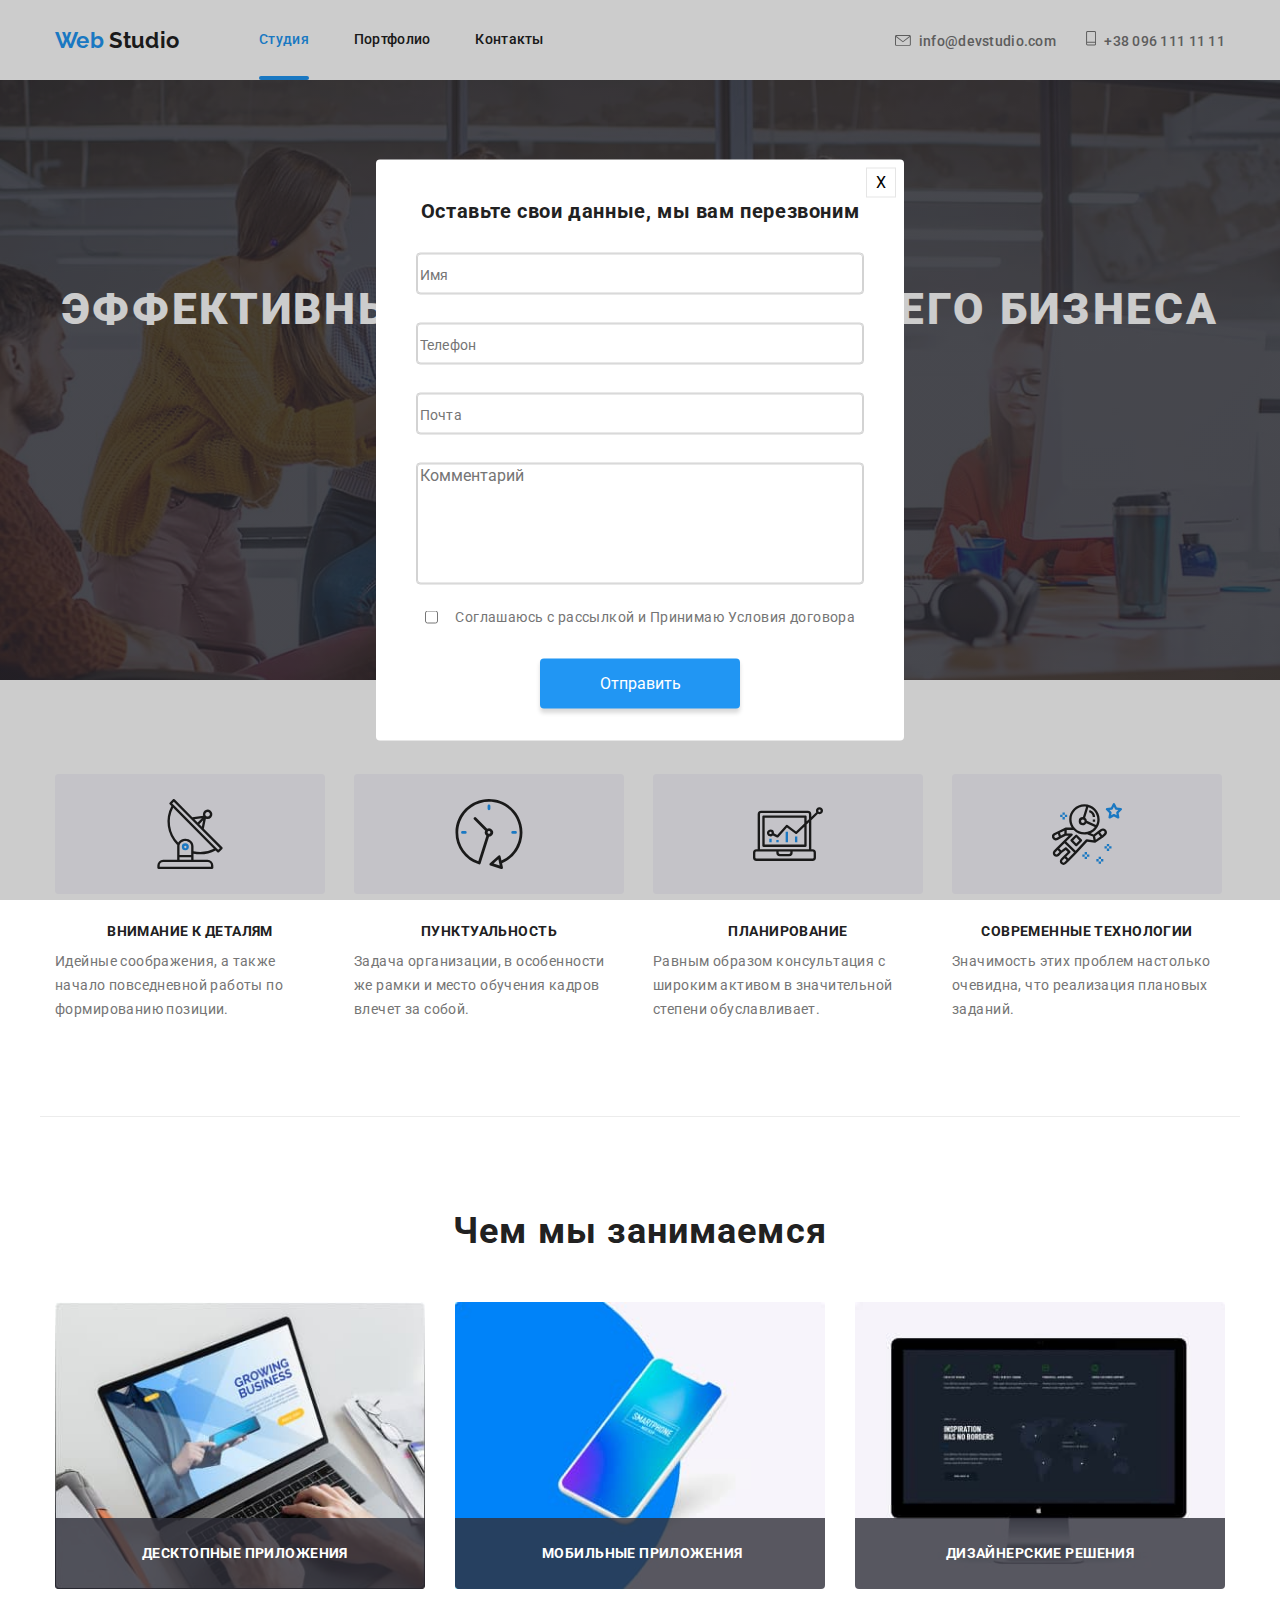
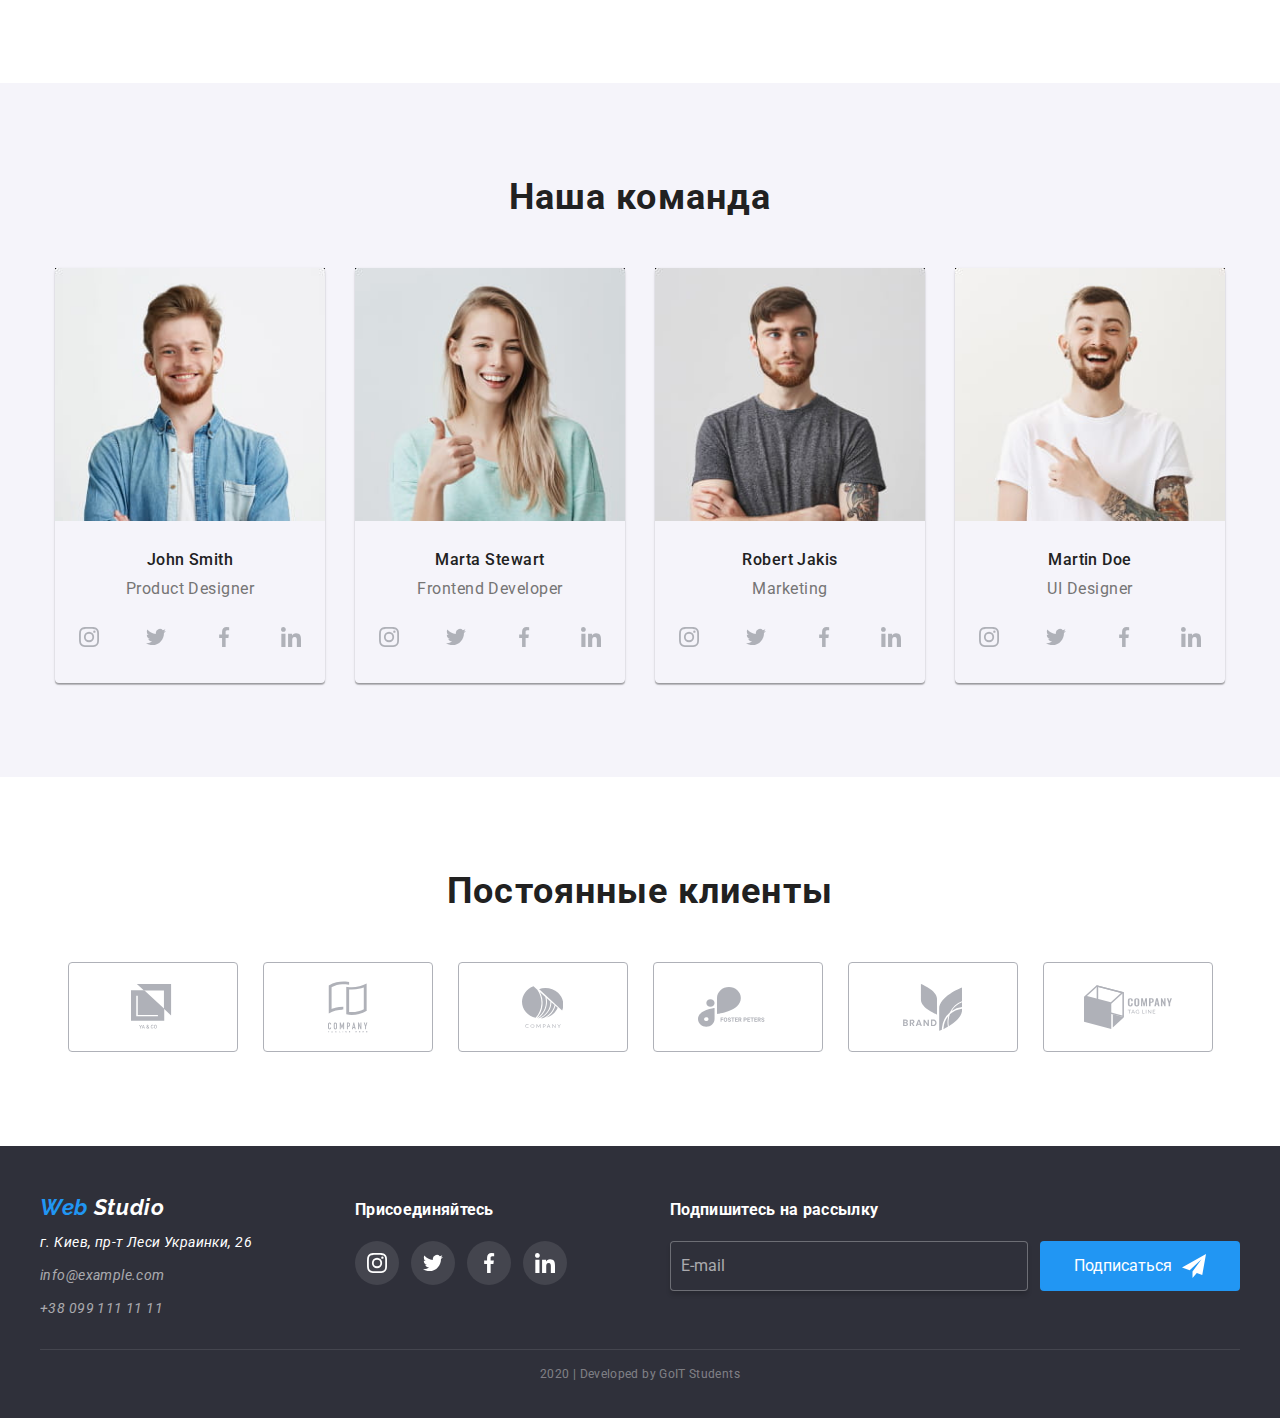
==== commit febae54b: "+" ====
--- a/index.html
+++ b/index.html
@@ -383,7 +383,7 @@
     </footer>
     <div class="backdrop" data-modal>
       <div class="modal">
-        <button class="modal-close-button" data-modal-close>Close</button>
+        <button class="modal-close-button" data-modal-close>X</button>
         <form action="" class="modal-form">
           <div class="modal-title">
             <label for="name">Оставьте свои данные, мы вам перезвоним</label>
--- a/css/main.css
+++ b/css/main.css
@@ -791,6 +791,7 @@
   width: 100%;
   height: 100%;
   background: rgba(0, 0, 0, 0.2);
+  transition: all 250ms cubic-bezier(0.4, 0, 0.2, 1);
 }
 
 .backdrop.is-hidden {
@@ -819,6 +820,14 @@
   margin-bottom: 28px;
   display: flex;
   flex-direction: column;
+  border: 1px solid rgba(33, 33, 33, 0.2);
+  border-radius: 4px;
+}
+
+.modal-field:hover,
+.modal-field:focus {
+  border: 1px solid #2196f3;
+  border-radius: 4px;
 }
 
 .modal-title {
@@ -871,7 +880,6 @@
 
 textarea {
   resize: none;
-  width: 448px;
   height: 120px;
 }
 
@@ -879,6 +887,15 @@
   margin-bottom: 20px;
   display: flex;
   flex-direction: column;
+  border: 1px solid rgba(33, 33, 33, 0.2);
+  border-radius: 4px;
+  transition: all 250ms cubic-bezier(0.4, 0, 0.2, 1);
+}
+
+.modal-comment-field:hover,
+.modal-comment-field:focus {
+  border: 1px solid #2196f3;
+  border-radius: 4px;
 }
 
 .modal-submit-button {
@@ -894,6 +911,12 @@
   box-shadow: 0px 4px 4px rgba(0, 0, 0, 0.15);
   border-radius: 4px;
   border: 0;
+  transition: all 250ms cubic-bezier(0.4, 0, 0.2, 1);
+}
+
+.modal-submit:hover,
+.modal-submit:focus {
+  background: #188ce8;
 }
 
 .modal {
@@ -904,4 +927,14 @@
   position: absolute;
   top: 8px;
   right: 8px;
-}
+  width: 30px;
+  height: 30px;
+  background: #ffffff;
+  border: 1px solid rgba(0, 0, 0, 0.1);
+  transition: all 250ms cubic-bezier(0.4, 0, 0.2, 1);
+}
+
+.modal-close-button:hover,
+.modal-close-button:focus {
+  background: #2196f3;
+}
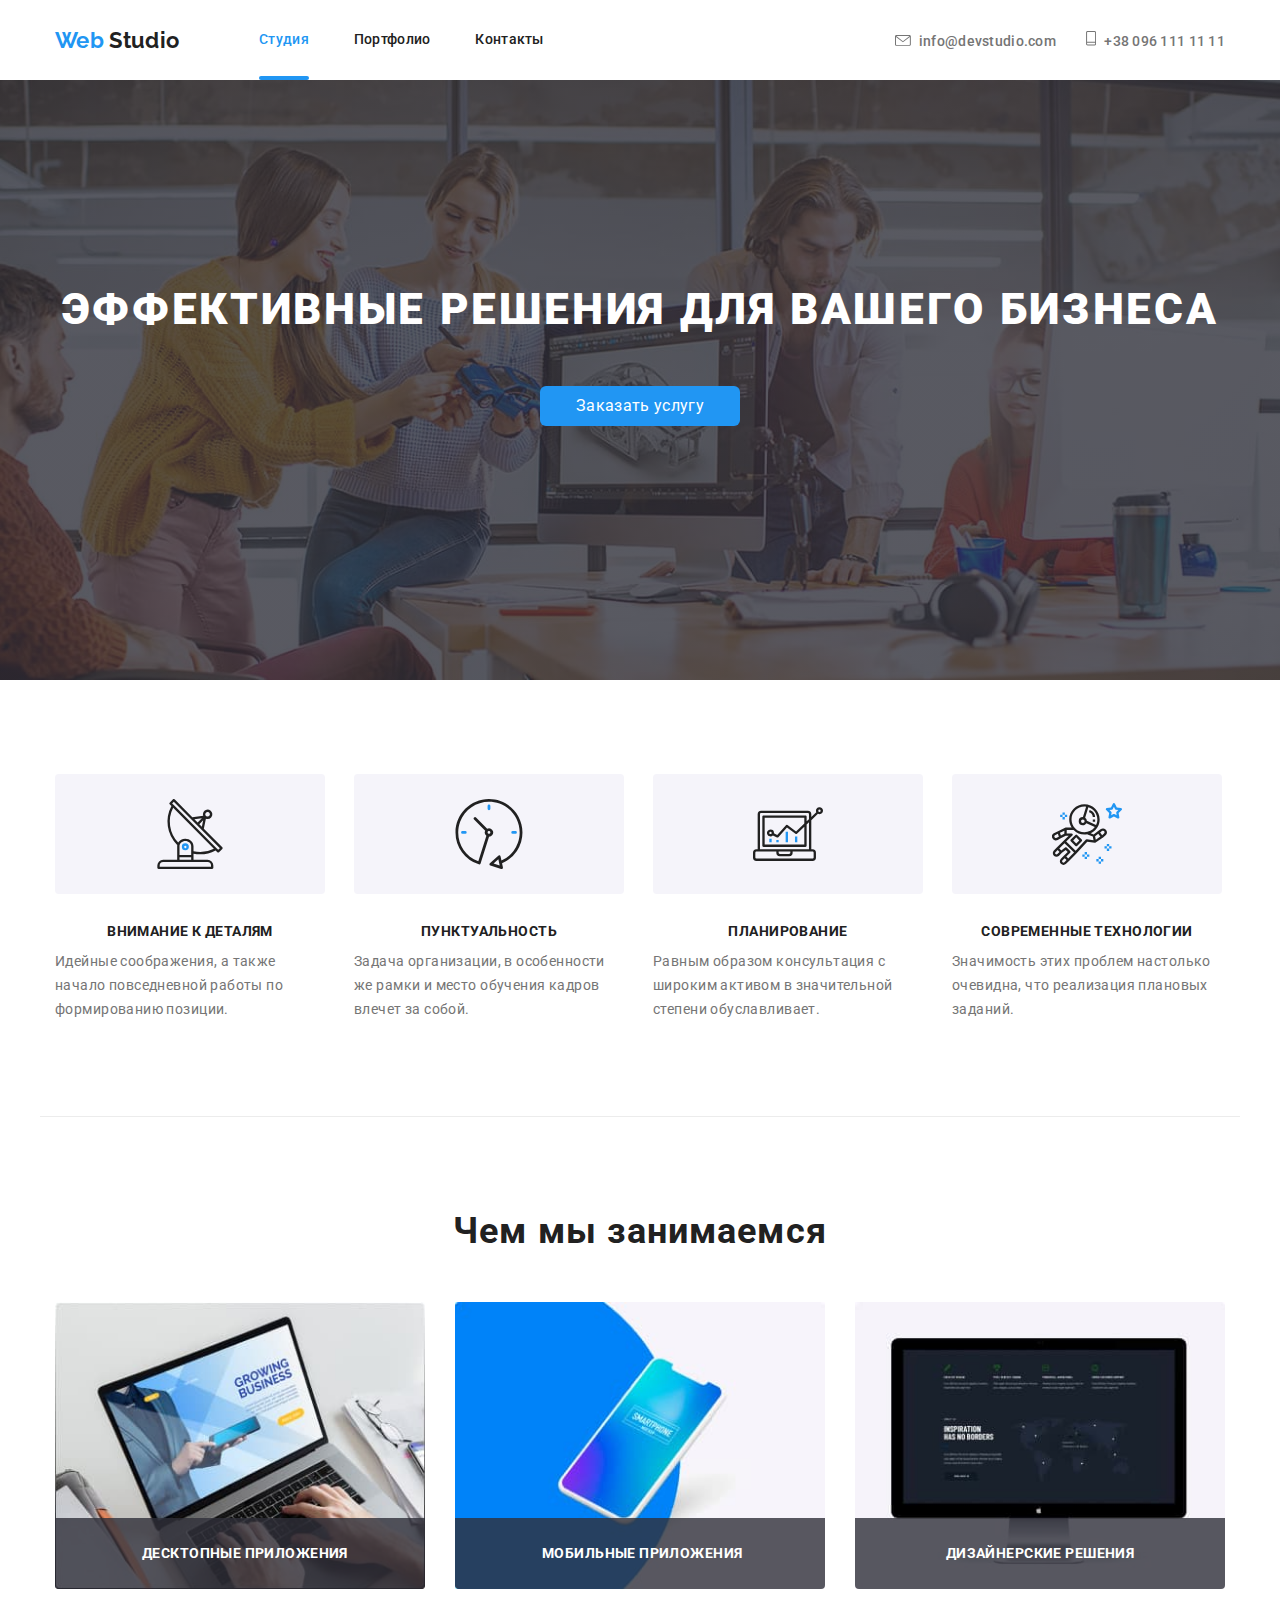
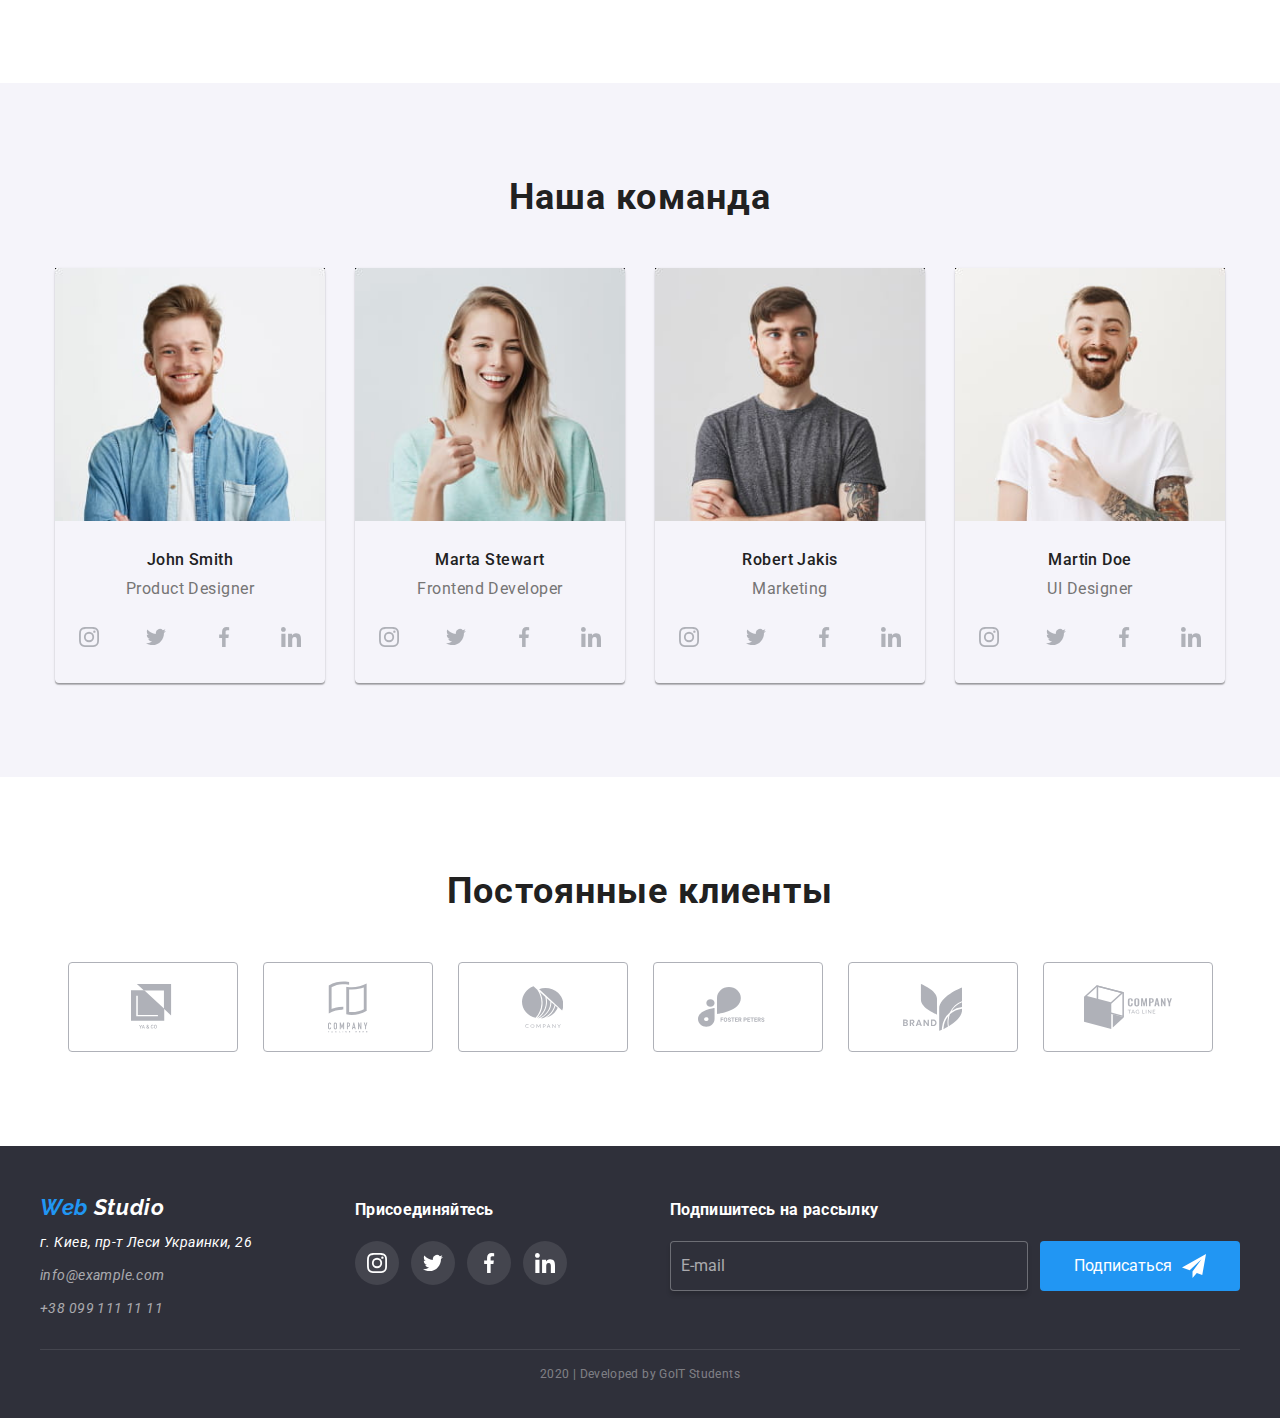
==== commit dc7b2c46: "Update index.html" ====
--- a/index.html
+++ b/index.html
@@ -381,7 +381,7 @@
       </div>
       <p class="copyright">2020 | Developed by GoIT Students</p>
     </footer>
-    <div class="backdrop" data-modal>
+    <div class="backdrop is-hidden" data-modal>
       <div class="modal">
         <button class="modal-close-button" data-modal-close>X</button>
         <form action="" class="modal-form">
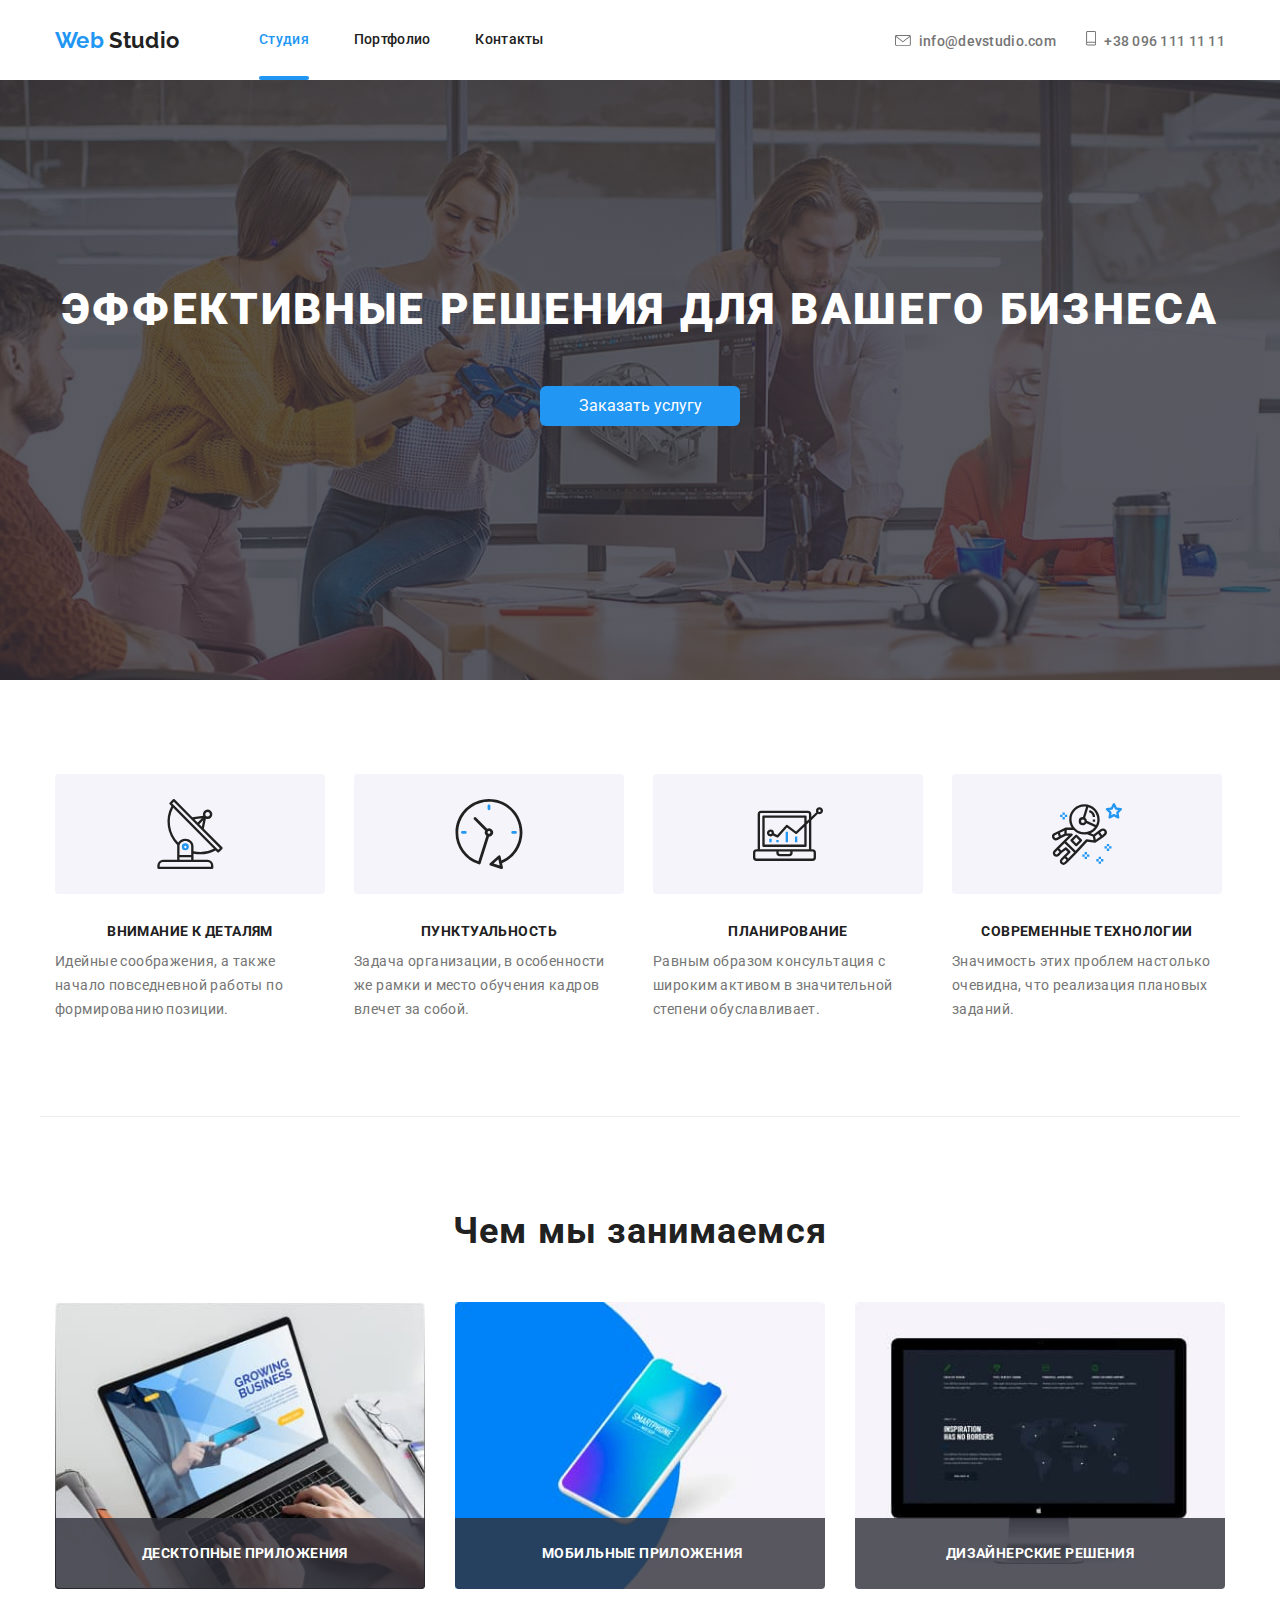
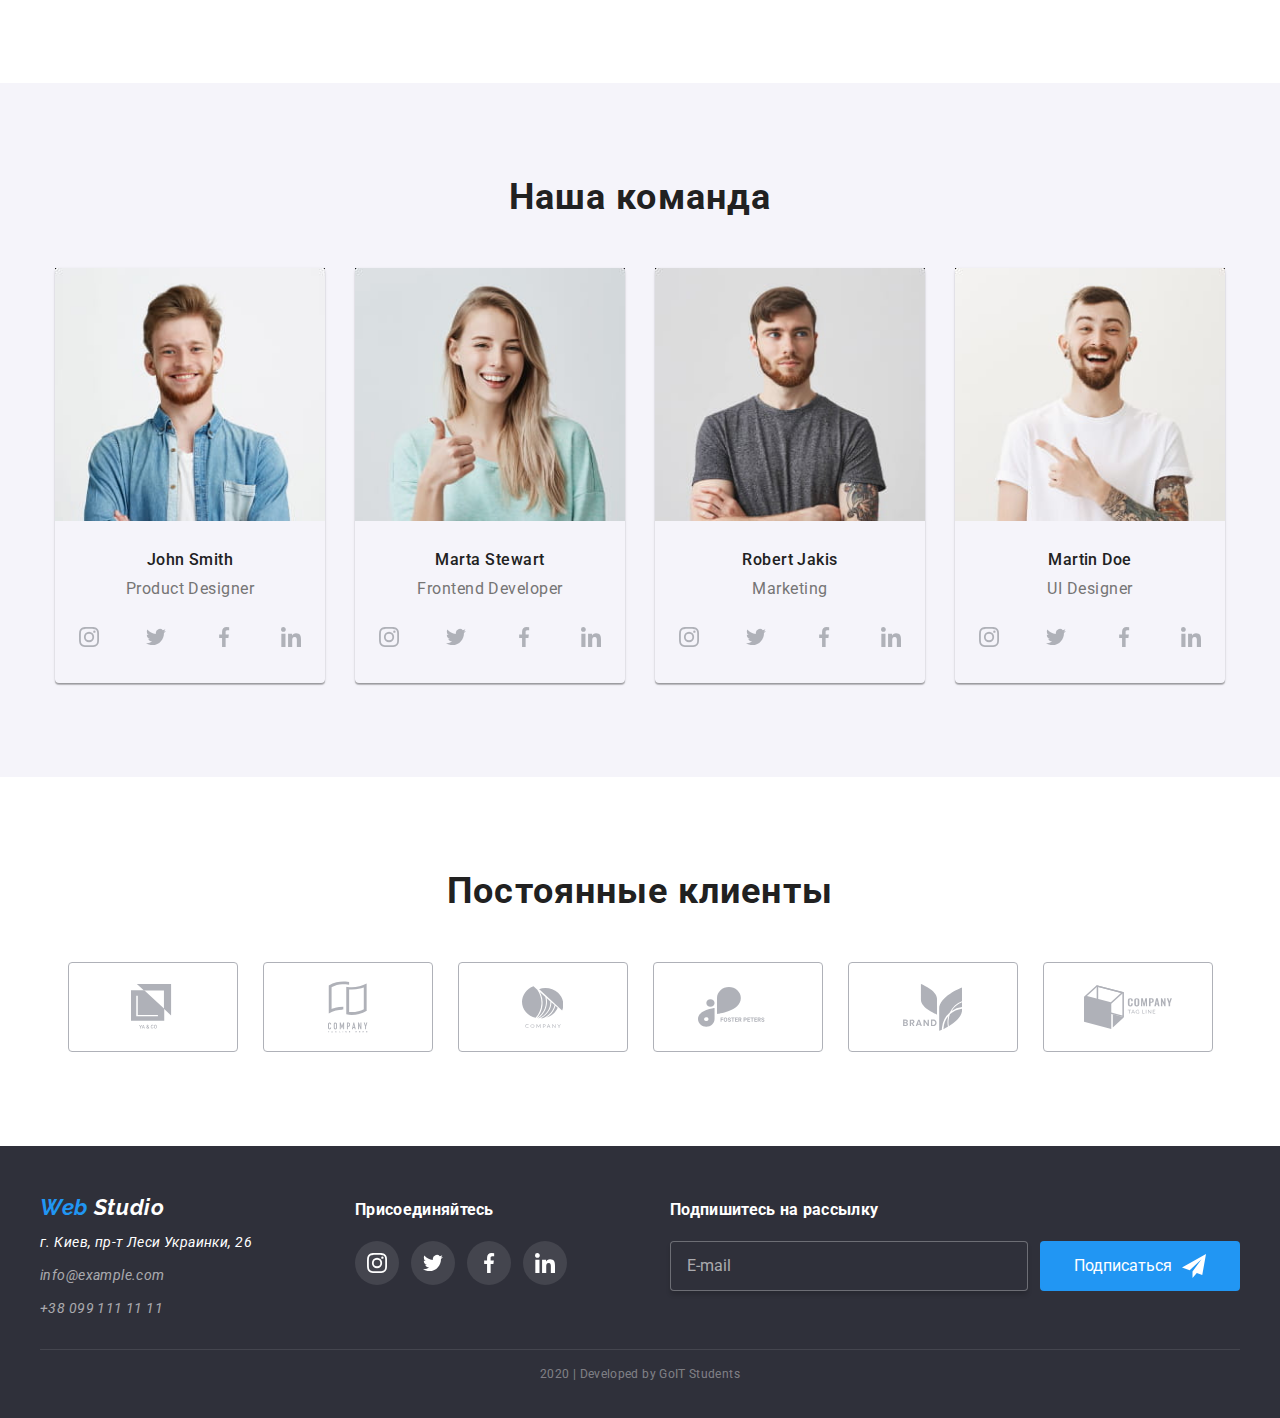
==== commit 2649bd77: "Form Style Complete :D" ====
--- a/index.html
+++ b/index.html
@@ -56,7 +56,7 @@
     <main>
       <section class="hero-section">
         <h1 class="solutions">эффективные решения для вашего бизнеса</h1>
-        <a href="" class="btn" data-modal-open>Заказать услугу</a>
+        <button class="btn" data-modal-open>Заказать услугу</button>
       </section>
       <section class="qualities-section">
         <div class="container">
@@ -360,7 +360,7 @@
           </ul>
         </div>
         <div>
-          <form action="" class="subscribe">
+          <form action="" class="subscribe" autocomplete="off">
             <label for="mail" class="mail-label"
               ><b>Подпишитесь на рассылку</b></label
             >
@@ -370,10 +370,13 @@
                 type="email"
                 name="mail"
                 id="mail"
-                placeholder="  E-mail"
+                placeholder="E-mail"
               />
               <button class="mail-button" type="submit">
                 Подписаться
+                <svg class="modal-icon-subscribe">
+                  <use href="./img/sprite.svg#icon-subscribe"></use>
+                </svg>
               </button>
             </div>
           </form>
@@ -383,8 +386,12 @@
     </footer>
     <div class="backdrop is-hidden" data-modal>
       <div class="modal">
-        <button class="modal-close-button" data-modal-close>X</button>
-        <form action="" class="modal-form">
+        <button class="modal-close-button" data-modal-close>
+          <svg class="modal-icon-close">
+            <use href="./img/sprite.svg#icon-close"></use>
+          </svg>
+        </button>
+        <form action="" class="modal-form" autocomplete="off">
           <div class="modal-title">
             <label for="name">Оставьте свои данные, мы вам перезвоним</label>
           </div>
@@ -394,8 +401,14 @@
               type="text"
               name="name"
               id="name"
-              placeholder="Имя"
+              placeholder=" "
             />
+            <label class="modal-label" for="name"> Имя</label>
+            <span class="modal-icon">
+              <svg class="modal-icon-name">
+                <use href="./img/sprite.svg#icon-name"></use>
+              </svg>
+            </span>
           </div>
           <div class="modal-field">
             <input
@@ -403,8 +416,14 @@
               type="tel"
               name="tel"
               id="tel"
-              placeholder="Телефон"
+              placeholder=" "
             />
+            <label class="modal-label" for="tel"> Телефон</label>
+            <span class="modal-icon">
+              <svg class="modal-icon-phone">
+                <use href="./img/sprite.svg#icon-phone"></use>
+              </svg>
+            </span>
           </div>
           <div class="modal-field">
             <input
@@ -412,8 +431,14 @@
               type="email"
               name="mail"
               id="mail"
-              placeholder="Почта"
+              placeholder=" "
             />
+            <label class="modal-label" for="mail"> Почта</label>
+            <span class="modal-icon">
+              <svg class="modal-icon-mail">
+                <use href="./img/sprite.svg#icon-mail"></use>
+              </svg>
+            </span>
           </div>
           <div class="modal-comment-field modal-comment">
             <textarea
@@ -422,10 +447,16 @@
               placeholder="Комментарий"
             ></textarea>
           </div>
-          <div class="modal-policy">
-            <input type="checkbox" name="policy" id="policy" />
-            <label for="policy" class="modal-policy-label"
-              >Соглашаюсь с рассылкой и Принимаю Условия договора</label
+          <div>
+            <label class="modal-policy-label">
+              <input
+                class="modal-checkbox"
+                type="checkbox"
+                name="policy"
+                id="policy"
+              />
+              <span class="modal-checkbox-icon"> </span>
+              Соглашаюсь с рассылкой и Принимаю Условия договора</label
             >
           </div>
           <div class="modal-submit-button">
--- a/css/main.css
+++ b/css/main.css
@@ -627,6 +627,49 @@
   fill: currentColor;
 }
 
+.modal-icon-name {
+  position: absolute;
+  top: 50%;
+  left: 19px;
+  transform: translateY(-50%);
+  width: 12px;
+  height: 12px;
+  fill: currentColor;
+}
+
+.modal-icon-phone {
+  position: absolute;
+  top: 50%;
+  left: 19px;
+  transform: translateY(-50%);
+  width: 13px;
+  height: 13px;
+  fill: currentColor;
+}
+
+.modal-icon-mail {
+  position: absolute;
+  top: 50%;
+  left: 19px;
+  transform: translateY(-50%);
+  width: 15px;
+  height: 12px;
+  fill: currentColor;
+}
+
+.modal-icon-close {
+  width: 11px;
+  height: 11px;
+  fill: currentColor;
+}
+
+.modal-icon-subscribe {
+  margin-left: 10px;
+  width: 24px;
+  height: 24px;
+  fill: currentColor;
+}
+
 .header-tel {
   width: 10px;
   height: 15px;
@@ -745,6 +788,28 @@
   width: 570px;
   height: 86px;
 }
+
+.modal-checkbox {
+  -webkit-appearance: none;
+  -moz-appearance: none;
+  appearance: none;
+  position: absolute;
+}
+
+.modal-checkbox-icon {
+  width: 16px;
+  height: 15px;
+  fill: currentColor;
+  border: 2px solid #212121;
+  border-radius: 2px;
+}
+
+.modal-checkbox:checked + .modal-checkbox-icon {
+  background-image: url("..//img/check.svg");
+  background-color: #2196f3;
+  border: 0;
+}
+
 .mail-input {
   width: 358px;
   height: 50px;
@@ -752,6 +817,7 @@
   border: 1px solid rgba(255, 255, 255, 0.3);
   box-shadow: 0px 4px 4px rgba(0, 0, 0, 0.15);
   border-radius: 4px;
+  padding-left: 16px;
 }
 
 .mail-button {
@@ -764,20 +830,17 @@
   display: flex;
   align-items: center;
   justify-content: center;
+  transition: all 250ms cubic-bezier(0.4, 0, 0.2, 1);
+}
+
+.mail-button:hover,
+.mail-button:focus {
+  background: #188ce8;
 }
 
 .subscribe-form {
   display: flex;
   justify-content: space-between;
-}
-
-.mail-button::after {
-  display: inline-block;
-  width: 24px;
-  height: 24px;
-  content: "";
-  margin-left: 10px;
-  background-image: url(../img/send.svg);
 }
 
 .mail-input::placeholder {
@@ -817,17 +880,32 @@
 }
 
 .modal-field {
+  position: relative;
   margin-bottom: 28px;
   display: flex;
   flex-direction: column;
-  border: 1px solid rgba(33, 33, 33, 0.2);
-  border-radius: 4px;
-}
-
-.modal-field:hover,
-.modal-field:focus {
+
+  border-radius: 4px;
+}
+
+.modal-label {
+  position: absolute;
+  top: 50%;
+  left: 42px;
+  transform: translateY(-50%);
+  color: #757575;
+  transition: all 250ms cubic-bezier(0.4, 0, 0.2, 1);
+}
+
+.modal-label svg {
+  color: currentColor;
+}
+
+.modal-input:hover,
+.modal-input:focus {
   border: 1px solid #2196f3;
   border-radius: 4px;
+  outline-style: none;
 }
 
 .modal-title {
@@ -844,6 +922,7 @@
   border: 1px solid rgba(33, 33, 33, 0.2);
   border-radius: 4px;
   height: 40px;
+  padding-left: 42px;
 }
 
 .modal-input::placeholder {
@@ -853,14 +932,22 @@
   color: #757575;
 }
 
+.modal-input:focus + .modal-label,
+.modal-input:not(:placeholder-shown) + .modal-label {
+  color: #2196f3;
+  transform: translate(-25px, -40px);
+  font-size: 12px;
+}
+
+.modal-input:focus ~ .modal-icon {
+  color: #2196f3;
+}
+
 .modal-policy-label {
   font-size: 14px;
   line-height: 24px;
   letter-spacing: 0.03em;
   color: #757575;
-}
-
-.modal-policy {
   padding: 0;
   margin: 0;
   margin-bottom: 30px;
@@ -876,6 +963,8 @@
 .modal-comment textarea {
   border: 1px solid rgba(33, 33, 33, 0.2);
   border-radius: 4px;
+  padding-left: 16px;
+  padding-top: 12px;
 }
 
 textarea {
@@ -884,18 +973,20 @@
 }
 
 .modal-comment-field {
+  position: relative;
   margin-bottom: 20px;
   display: flex;
   flex-direction: column;
-  border: 1px solid rgba(33, 33, 33, 0.2);
-  border-radius: 4px;
-  transition: all 250ms cubic-bezier(0.4, 0, 0.2, 1);
-}
-
-.modal-comment-field:hover,
-.modal-comment-field:focus {
+
+  border-radius: 4px;
+  transition: all 250ms cubic-bezier(0.4, 0, 0.2, 1);
+}
+
+.modal-comment-field textarea:hover,
+.modal-comment-field textarea:focus {
   border: 1px solid #2196f3;
   border-radius: 4px;
+  outline-style: none;
 }
 
 .modal-submit-button {
@@ -930,11 +1021,12 @@
   width: 30px;
   height: 30px;
   background: #ffffff;
+  border-radius: 50px;
   border: 1px solid rgba(0, 0, 0, 0.1);
   transition: all 250ms cubic-bezier(0.4, 0, 0.2, 1);
 }
 
 .modal-close-button:hover,
 .modal-close-button:focus {
-  background: #2196f3;
-}
+  color: #2196f3;
+}
